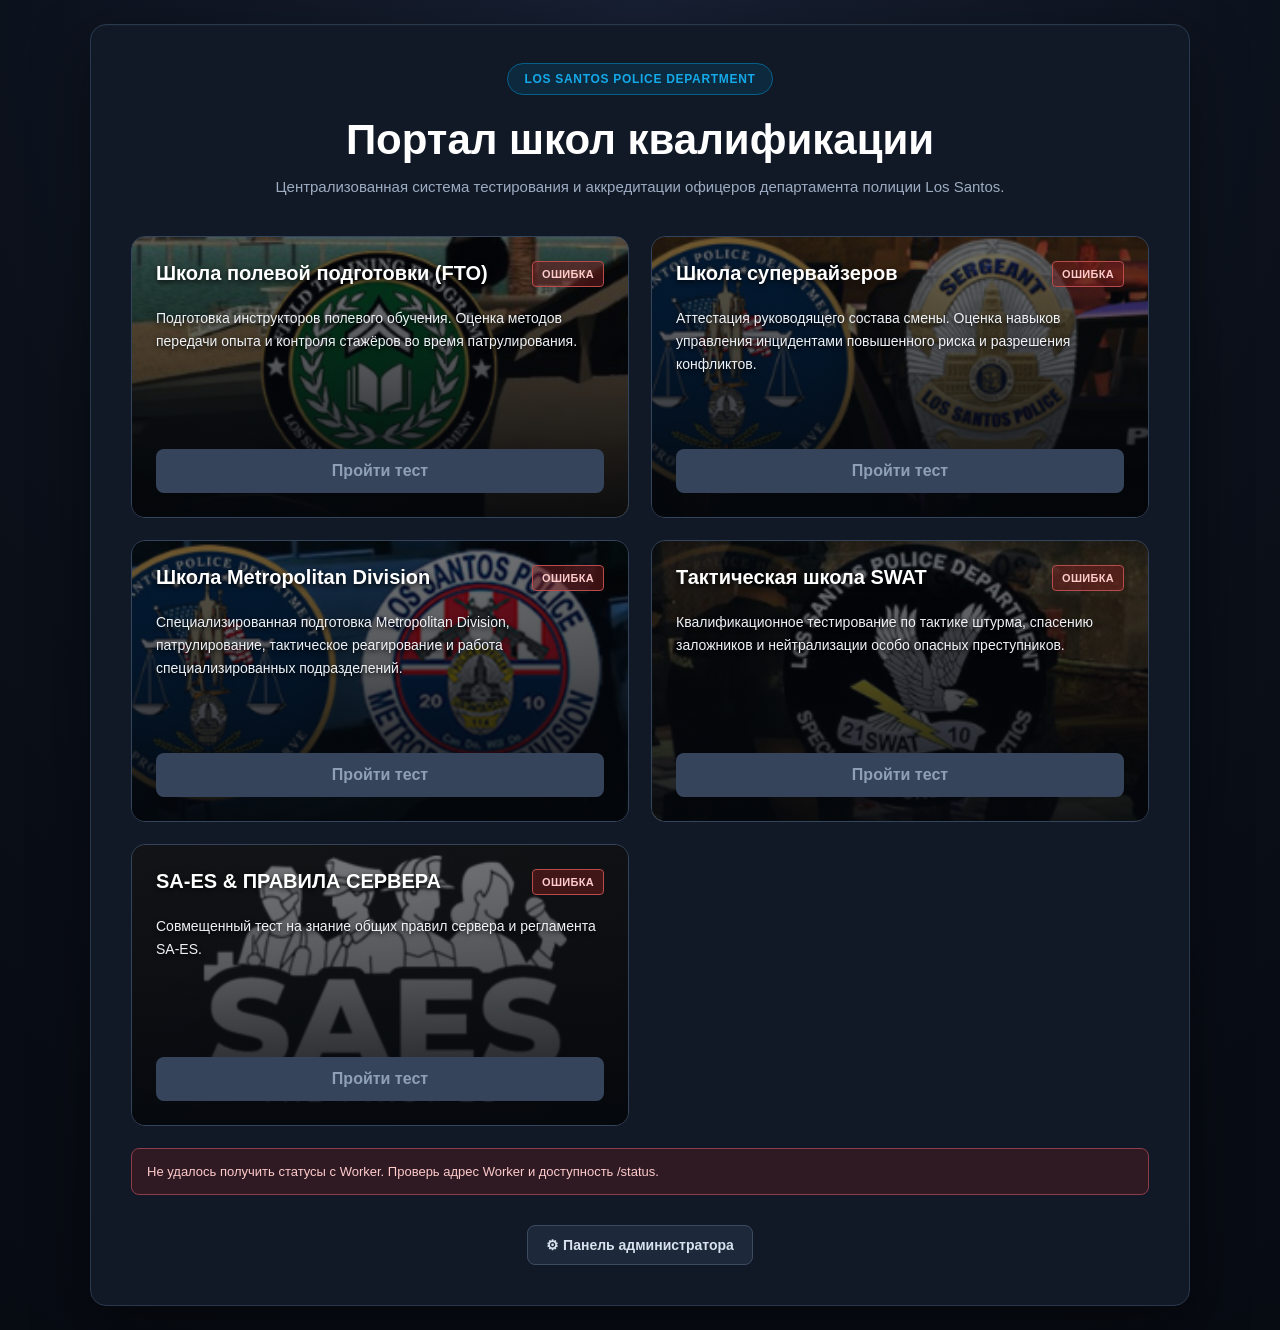
==== index.html @ 4d60c51d "Update index.html" ====
<!DOCTYPE html>
<html lang="ru">
<head>
    <link rel="icon" type="image/png" href="/favicon.png">
    <meta charset="UTF-8">
    <meta name="viewport" content="width=device-width, initial-scale=1.0">

    <title>LSPD — Портал школ квалификации</title>

    <style>
        * {
            box-sizing: border-box;
        }

        html {
            min-height: 100%;
        }

        body {
            margin: 0;
            min-height: 100vh;
            background:
                radial-gradient(circle at top, #172033 0%, #0b101a 48%, #070b12 100%);
            color: #f4f7fb;
            font-family: Arial, Helvetica, sans-serif;
        }

        button,
        input {
            font: inherit;
        }

        button {
            cursor: pointer;
        }

        .page {
            width: min(1100px, calc(100% - 32px));
            margin: 24px auto;
            padding: 38px 40px 40px;

            background: #111927;
            border: 1px solid #29384d;
            border-radius: 16px;

            box-shadow:
                0 20px 60px rgba(0, 0, 0, 0.45),
                inset 0 1px 0 rgba(255,255,255,0.02);
        }

        /* =========================
           HEADER
        ========================= */

        header {
            text-align: center;
            margin-bottom: 36px;
        }

        .department {
            display: inline-block;
            padding: 8px 16px;

            color: #14a9e9;
            background: #0d293d;

            border: 1px solid #075f89;
            border-radius: 999px;

            font-size: 12px;
            font-weight: 700;
            letter-spacing: 0.7px;
            text-transform: uppercase;

            margin-bottom: 22px;
        }

        h1 {
            margin: 0 0 12px;

            font-size: clamp(30px, 4vw, 42px);
            line-height: 1.1;
            font-weight: 800;

            color: #ffffff;
        }

        .subtitle {
            margin: 0 auto;

            max-width: 760px;

            color: #9eacc1;
            font-size: 15px;
            line-height: 1.65;
        }

        /* =========================
           SCHOOLS
        ========================= */

        .schools {
            display: grid;
            grid-template-columns: repeat(2, minmax(0, 1fr));
            gap: 22px;
        }

        .school {
            position: relative;
            min-height: 280px;

            overflow: hidden;

            border: 1px solid #34445b;
            border-radius: 14px;

            background-color: #101722;
            background-position: center;
            background-size: cover;
            background-repeat: no-repeat;

            isolation: isolate;

            transition:
                transform 0.2s ease,
                border-color 0.2s ease,
                box-shadow 0.2s ease;
        }

        .school::before {
            content: "";
            position: absolute;
            inset: 0;
            z-index: -2;

            background:
                linear-gradient(
                    180deg,
                    rgba(4, 8, 14, 0.48) 0%,
                    rgba(4, 8, 14, 0.62) 45%,
                    rgba(4, 8, 14, 0.92) 100%
                );
        }

        .school::after {
            content: "";
            position: absolute;
            inset: 0;
            z-index: -1;

            background: linear-gradient(
                135deg,
                rgba(0, 0, 0, 0.08),
                rgba(0, 0, 0, 0.25)
            );
        }

        .school:hover {
            transform: translateY(-2px);
            border-color: #087bb4;

            box-shadow:
                0 12px 30px rgba(0, 0, 0, 0.3);
        }

        .school-content {
            min-height: 280px;

            padding: 24px;

            display: flex;
            flex-direction: column;
        }

        .school-top {
            display: flex;
            align-items: flex-start;
            justify-content: space-between;
            gap: 14px;
        }

        .school h2 {
            margin: 0;

            max-width: 75%;

            color: #ffffff;

            font-size: 20px;
            line-height: 1.25;
            font-weight: 800;

            text-shadow: 0 2px 5px rgba(0,0,0,0.8);
        }

        .status {
            flex-shrink: 0;

            padding: 6px 9px;

            border-radius: 4px;

            font-size: 11px;
            font-weight: 800;
            letter-spacing: 0.3px;

            text-transform: uppercase;
        }

        .status.loading {
            color: #86efac;
            background: rgba(22, 163, 74, 0.22);
            border: 1px solid rgba(34, 197, 94, 0.5);
        }

        .status.open {
            color: #86efac;
            background: rgba(22, 163, 74, 0.22);
            border: 1px solid rgba(34, 197, 94, 0.55);
        }

        .status.closed {
            color: #cbd5e1;
            background: rgba(71, 85, 105, 0.55);
            border: 1px solid #64748b;
        }

        .status.error {
            color: #fecaca;
            background: rgba(127, 29, 29, 0.45);
            border: 1px solid #b84c4c;
        }

        .description {
            margin: 20px 0 22px;

            color: #eef2f7;

            font-size: 14px;
            line-height: 1.65;

            text-shadow: 0 2px 4px rgba(0,0,0,0.8);
        }

        .test-button {
            width: 100%;
            min-height: 44px;

            margin-top: auto;

            border: 0;
            border-radius: 8px;

            color: #ffffff;
            background: #0b8dcc;

            font-weight: 700;

            transition:
                background 0.2s ease,
                transform 0.15s ease;
        }

        .test-button:hover:not(:disabled) {
            background: #0aa0e7;
            transform: translateY(-1px);
        }

        .test-button:disabled {
            cursor: not-allowed;

            color: #8fa0b5;
            background: #35445a;
        }

        /* =========================
           EXACT BANNERS
        ========================= */

        .school-fto {
            background-image: url("img/fto.jpg");
        }

        .school-supervisor {
            background-image: url("img/supervisor.jpg");
        }

        .school-metro {
            background-image: url("img/metro.jpg");
        }

        .school-swat {
            background-image: url("img/swat.jpg");
        }

        .school-saes {
            background-image: url("img/saes.jpg");
        }
    
        /* =========================
           ADMIN BUTTON
        ========================= */

        .admin-wrapper {
            display: flex;
            justify-content: center;

            margin-top: 30px;
        }

        .admin-button {
            padding: 11px 18px;

            color: #d8e1ed;
            background: #1d293a;

            border: 1px solid #3b4b62;
            border-radius: 8px;

            font-size: 14px;
            font-weight: 700;
        }

        .admin-button:hover {
            background: #26354a;
            border-color: #526782;
        }

        /* =========================
           GLOBAL ERROR
        ========================= */

        .global-error {
            display: none;

            margin-top: 22px;
            padding: 13px 15px;

            color: #fecaca;
            background: rgba(127, 29, 29, 0.28);

            border: 1px solid #8f3c49;
            border-radius: 8px;

            font-size: 13px;
            line-height: 1.5;
        }

        .global-error.show {
            display: block;
        }

        /* =========================
           MODAL
        ========================= */

        .modal-backdrop {
            position: fixed;
            inset: 0;

            display: none;
            align-items: center;
            justify-content: center;

            padding: 20px;

            background: rgba(0, 0, 0, 0.78);

            z-index: 1000;
        }

        .modal-backdrop.show {
            display: flex;
        }

        .modal {
            width: min(540px, 100%);

            padding: 26px;

            background: #111927;

            border: 1px solid #3a4b63;
            border-radius: 14px;

            box-shadow: 0 25px 80px rgba(0,0,0,0.65);
        }

        .modal-header {
            display: flex;
            align-items: center;
            justify-content: space-between;

            gap: 15px;

            margin-bottom: 24px;
        }

        .modal-header h3 {
            margin: 0;

            font-size: 21px;
            color: #ffffff;
        }

        .close-button {
            width: 32px;
            height: 32px;

            border: 0;
            background: transparent;

            color: #9baabd;

            font-size: 25px;
            line-height: 1;
        }

        .close-button:hover {
            color: #ffffff;
        }

        .field-label {
            display: block;

            margin-bottom: 8px;

            color: #c4cfdd;

            font-size: 14px;
            font-weight: 700;
        }

        .password-input {
            width: 100%;
            height: 46px;

            padding: 0 13px;

            color: #ffffff;
            background: #0d1625;

            border: 1px solid #3a4b63;
            border-radius: 7px;

            outline: none;
        }

        .password-input:focus {
            border-color: #0b8dcc;
            box-shadow: 0 0 0 2px rgba(11, 141, 204, 0.15);
        }

        .modal-buttons {
            display: grid;
            grid-template-columns: 1fr 1fr;

            gap: 10px;

            margin-top: 18px;
        }

        .modal-button {
            height: 45px;

            border: 0;
            border-radius: 7px;

            font-weight: 700;
        }

        .cancel-button {
            color: #ffffff;
            background: #35445a;
        }

        .cancel-button:hover {
            background: #41536c;
        }

        .login-button,
        .save-button {
            color: #ffffff;
            background: #0b8dcc;
        }

        .login-button:hover,
        .save-button:hover {
            background: #0aa0e7;
        }

        .login-button:disabled,
        .save-button:disabled {
            opacity: 0.65;
            cursor: wait;
        }

        .modal-message {
            display: none;

            margin-top: 12px;
            padding: 11px 12px;

            border-radius: 7px;

            font-size: 13px;
            line-height: 1.45;
        }

        .modal-message.show {
            display: block;
        }

        .modal-message.error {
            color: #fecaca;
            background: rgba(127, 29, 29, 0.28);
            border: 1px solid #8f3c49;
        }

        .modal-message.success {
            color: #a7f3d0;
            background: rgba(6, 95, 70, 0.28);
            border: 1px solid #168267;
        }

        .admin-panel {
            display: none;
        }

        .admin-panel.show {
            display: block;
        }

        .admin-description {
            margin: 0 0 18px;

            color: #9eacc1;

            font-size: 14px;
            line-height: 1.5;
        }

        .school-control {
            display: flex;
            align-items: center;
            justify-content: space-between;

            gap: 15px;

            padding: 15px;
            margin-bottom: 10px;

            background: #1e2b3f;

            border: 1px solid #394b63;
            border-radius: 8px;
        }

        .control-name {
            font-size: 14px;
            font-weight: 800;
            color: #ffffff;
        }

        .control-description {
            margin-top: 4px;

            color: #77879c;

            font-size: 12px;
        }

        /* =========================
           SWITCH
        ========================= */

        .switch {
            position: relative;

            flex-shrink: 0;

            width: 48px;
            height: 28px;
        }

        .switch input {
            position: absolute;

            opacity: 0;
            width: 0;
            height: 0;
        }

        .slider {
            position: absolute;
            inset: 0;

            cursor: pointer;

            background: #4b5c72;

            border-radius: 999px;

            transition: background 0.2s ease;
        }

        .slider::before {
            content: "";

            position: absolute;

            width: 22px;
            height: 22px;

            left: 3px;
            top: 3px;

            background: #ffffff;

            border-radius: 50%;

            transition: transform 0.2s ease;
        }

        .switch input:checked + .slider {
            background: #16a34a;
        }

        .switch input:checked + .slider::before {
            transform: translateX(20px);
        }

        .admin-actions {
            display: grid;
            grid-template-columns: 1fr;

            gap: 10px;

            margin-top: 18px;
        }

        .admin-note {
            margin-top: 14px;

            padding: 10px 12px;

            color: #86efac;
            background: rgba(6, 95, 70, 0.25);

            border: 1px solid #126a52;
            border-radius: 7px;

            font-size: 12px;
            line-height: 1.45;
        }

        /* =========================
           RESPONSIVE
        ========================= */

        @media (max-width: 760px) {
            .page {
                width: calc(100% - 18px);
                margin: 9px auto;
                padding: 28px 16px 28px;
            }

            .schools {
                grid-template-columns: 1fr;
            }

            .school,
            .school-content {
                min-height: 270px;
            }

            .modal {
                padding: 20px;
            }

            .modal-buttons {
                grid-template-columns: 1fr;
            }
        }
    </style>
</head>

<body>

<div class="page">

    <header>
        <div class="department">
            LOS SANTOS POLICE DEPARTMENT
        </div>

        <h1>Портал школ квалификации</h1>

        <p class="subtitle">
            Централизованная система тестирования и аккредитации офицеров департамента полиции Los Santos.
        </p>
    </header>

    <main class="schools">

        <!-- FTO -->
        <article class="school school-fto">

            <div class="school-content">

                <div class="school-top">

                    <h2>
                        Школа полевой подготовки (FTO)
                    </h2>

                    <span
                        class="status loading"
                        id="status-fto"
                    >
                        ЗАГРУЗКА
                    </span>

                </div>

                <p class="description">
                    Подготовка инструкторов полевого обучения. Оценка методов передачи опыта и контроля стажёров во время патрулирования.
                </p>

                <button
                    class="test-button"
                    id="button-fto"
                    type="button"
                    disabled
                    onclick="openSchool('fto.html')"
                >
                    Пройти тест
                </button>

            </div>

        </article>

        <!-- SUPERVISOR -->
        <article class="school school-supervisor">

            <div class="school-content">

                <div class="school-top">

                    <h2>
                        Школа супервайзеров
                    </h2>

                    <span
                        class="status loading"
                        id="status-supervisor"
                    >
                        ЗАГРУЗКА
                    </span>

                </div>

                <p class="description">
                    Аттестация руководящего состава смены. Оценка навыков управления инцидентами повышенного риска и разрешения конфликтов.
                </p>

                <button
                    class="test-button"
                    id="button-supervisor"
                    type="button"
                    disabled
                    onclick="openSchool('supervisorschool.html')"
                >
                    Пройти тест
                </button>

            </div>

        </article>

        <!-- METRO -->
        <article class="school school-metro">

            <div class="school-content">

                <div class="school-top">

                    <h2>
                        Школа Metropolitan Division
                    </h2>

                    <span
                        class="status loading"
                        id="status-metro"
                    >
                        ЗАГРУЗКА
                    </span>

                </div>

                <p class="description">
                    Специализированная подготовка Metropolitan Division, патрулирование, тактическое реагирование и работа специализированных подразделений.
                </p>

                <button
                    class="test-button"
                    id="button-metro"
                    type="button"
                    disabled
                    onclick="openSchool('metroofficerschool.html')"
                >
                    Пройти тест
                </button>

            </div>

        </article>

        <!-- SWAT -->
        <article class="school school-swat">

            <div class="school-content">

                <div class="school-top">

                    <h2>
                        Тактическая школа SWAT
                    </h2>

                    <span
                        class="status loading"
                        id="status-swat"
                    >
                        ЗАГРУЗКА
                    </span>

                </div>

                <p class="description">
                    Квалификационное тестирование по тактике штурма, спасению заложников и нейтрализации особо опасных преступников.
                </p>

                <button
                    class="test-button"
                    id="button-swat"
                    type="button"
                    disabled
                    onclick="openSchool('swatschool.html')"
                >
                    Пройти тест
                </button>

            </div>

        </article>

        <!-- SAES -->
        <article class="school school-saes">
            <div class="school-content">
                <div class="school-top">
                    <h2>SA-ES &amp; ПРАВИЛА СЕРВЕРА</h2>
                    <span class="status loading" id="status-saes">ЗАГРУЗКА</span>
                </div>
                <p class="description">
                    Совмещенный тест на знание общих правил сервера и регламента SA-ES.
                </p>
                <button
                    class="test-button"
                    id="button-saes"
                    type="button"
                    disabled
                    onclick="openSchool('saesschool.html')"
                >
                    Пройти тест
                </button>
            </div>
        </article>

    </main>

    <div
        id="global-error"
        class="global-error"
    ></div>

    <div class="admin-wrapper">

        <button
            class="admin-button"
            type="button"
            onclick="openAdminLogin()"
        >
            ⚙ Панель администратора
        </button>

    </div>

</div>

<!-- =========================================================
     ADMIN LOGIN MODAL
========================================================= -->

<div
    id="admin-modal"
    class="modal-backdrop"
>

    <div class="modal">

        <div class="modal-header">

            <h3>Панель администратора</h3>

            <button
                class="close-button"
                type="button"
                onclick="closeAdminModal()"
            >
                ×
            </button>

        </div>

        <!-- LOGIN -->

        <div id="login-view">

            <label
                class="field-label"
                for="admin-password"
            >
                Пароль администратора
            </label>

            <input
                id="admin-password"
                class="password-input"
                type="password"
                autocomplete="off"
                placeholder="Введите пароль"
            >

            <div class="modal-buttons">

                <button
                    class="modal-button cancel-button"
                    type="button"
                    onclick="closeAdminModal()"
                >
                    Отмена
                </button>

                <button
                    id="login-button"
                    class="modal-button login-button"
                    type="button"
                    onclick="loginAdmin()"
                >
                    Войти
                </button>

            </div>

            <div
                id="login-message"
                class="modal-message"
            ></div>

        </div>

        <!-- ADMIN PANEL -->

        <div
            id="admin-view"
            class="admin-panel"
        >

            <p class="admin-description">
                Управление доступностью тестирования:
            </p>

            <!-- FTO -->

            <div class="school-control">

                <div>
                    <div class="control-name">
                        FTO
                    </div>

                    <div class="control-description">
                        Школа полевой подготовки
                    </div>
                </div>

                <label class="switch">

                    <input
                        type="checkbox"
                        id="admin-fto"
                    >

                    <span class="slider"></span>

                </label>

            </div>

            <!-- SUPERVISOR -->

            <div class="school-control">

                <div>
                    <div class="control-name">
                        Supervisor
                    </div>

                    <div class="control-description">
                        Школа супервайзеров
                    </div>
                </div>

                <label class="switch">

                    <input
                        type="checkbox"
                        id="admin-supervisor"
                    >

                    <span class="slider"></span>

                </label>

            </div>

            <!-- METRO -->

            <div class="school-control">

                <div>
                    <div class="control-name">
                        Metropolitan Division
                    </div>

                    <div class="control-description">
                        Metropolitan Division
                    </div>
                </div>

                <label class="switch">

                    <input
                        type="checkbox"
                        id="admin-metro"
                    >

                    <span class="slider"></span>

                </label>

            </div>

            <!-- SWAT -->

            <div class="school-control">

                <div>
                    <div class="control-name">
                        SWAT
                    </div>

                    <div class="control-description">
                        Тактическая школа
                    </div>
                </div>

                <label class="switch">

                    <input
                        type="checkbox"
                        id="admin-swat"
                    >

                    <span class="slider"></span>

                </label>

            </div>

            <!-- SAES -->

            <div class="school-control">
                <div>
                    <div class="control-name">SA-ES</div>
                    <div class="control-description">SA-ES &amp; Server Rules School</div>
                </div>
                <label class="switch">
                    <input type="checkbox" id="admin-saes">
                    <span class="slider"></span>
                </label>
            </div>

            <div class="admin-actions">

                <button
                    id="save-button"
                    class="modal-button save-button"
                    type="button"
                    onclick="saveStatuses()"
                >
                    Сохранить
                </button>

                <button
                    class="modal-button cancel-button"
                    type="button"
                    onclick="closeAdminModal()"
                >
                    Закрыть
                </button>

            </div>

            <div
                id="admin-message"
                class="modal-message"
            ></div>

            <div class="admin-note">
                Статусы сохраняются через Worker и применяются для всех пользователей.
            </div>

        </div>

    </div>

</div>

<script>
    /* =========================================================
       CONFIG
    ========================================================= */

    const API_URL =
        "https://lspd-school-api.bobadventure.workers.dev";


    /* =========================================================
       SCHOOL DATA
    ========================================================= */

    const SCHOOLS = {

        fto: {
            button: "button-fto",
            status: "status-fto",
            page: "fto.html"
        },

        supervisor: {
            button: "button-supervisor",
            status: "status-supervisor",
            page: "supervisorschool.html"
        },

        metro: {
            button: "button-metro",
            status: "status-metro",
            page: "metroofficerschool.html"
        },

        swat: {
            button: "button-swat",
            status: "status-swat",
            page: "swatschool.html"
        },

        saes: {
            button: "button-saes",
            status: "status-saes",
            page: "saesschool.html"
        }

    };


    /* =========================================================
       ADMIN PASSWORD
    ========================================================= */

    let adminPassword = "";


    /* =========================================================
       HELPERS
    ========================================================= */

    function setGlobalError(message) {

        const box =
            document.getElementById("global-error");

        box.textContent = message;
        box.classList.add("show");
    }


    function clearGlobalError() {

        const box =
            document.getElementById("global-error");

        box.textContent = "";
        box.classList.remove("show");
    }


    function setModalMessage(
        elementId,
        message,
        type
    ) {

        const box =
            document.getElementById(elementId);

        box.textContent = message;

        box.className =
            "modal-message show " + type;
    }


    function clearModalMessage(elementId) {

        const box =
            document.getElementById(elementId);

        box.textContent = "";
        box.className = "modal-message";
    }


    /* =========================================================
       UPDATE SCHOOL UI
    ========================================================= */

    function updateSchoolUI(statuses) {

        for (const key of Object.keys(SCHOOLS)) {

            const school =
                SCHOOLS[key];

            const statusElement =
                document.getElementById(
                    school.status
                );

            const buttonElement =
                document.getElementById(
                    school.button
                );

            const isOpen =
                statuses[key] === true;


            statusElement.classList.remove(
                "loading",
                "open",
                "closed",
                "error"
            );


            if (isOpen) {

                statusElement.textContent =
                    "ОТКРЫТО";

                statusElement.classList.add(
                    "open"
                );

                buttonElement.disabled =
                    false;

            } else {

                statusElement.textContent =
                    "ЗАКРЫТО";

                statusElement.classList.add(
                    "closed"
                );

                buttonElement.disabled =
                    true;
            }
        }
    }


    /* =========================================================
       ERROR UI
    ========================================================= */

    function showAllErrors() {

        for (const key of Object.keys(SCHOOLS)) {

            const school =
                SCHOOLS[key];

            const statusElement =
                document.getElementById(
                    school.status
                );

            const buttonElement =
                document.getElementById(
                    school.button
                );

            statusElement.textContent =
                "ОШИБКА";

            statusElement.classList.remove(
                "loading",
                "open",
                "closed"
            );

            statusElement.classList.add(
                "error"
            );

            buttonElement.disabled =
                true;
        }
    }


    /* =========================================================
       GET STATUS FROM WORKER
    ========================================================= */

    async function loadStatuses() {

        clearGlobalError();

        try {

            const response =
                await fetch(
                    API_URL + "/status",
                    {
                        method: "GET",
                        cache: "no-store",
                        headers: {
                            "Accept":
                                "application/json"
                        }
                    }
                );


            if (!response.ok) {

                throw new Error(
                    "Worker вернул HTTP " +
                    response.status
                );
            }


            const data =
                await response.json();


            if (
                !data ||
                data.success !== true ||
                !data.statuses
            ) {

                throw new Error(
                    data?.error ||
                    "Worker вернул неправильный ответ."
                );
            }


            updateSchoolUI(
                data.statuses
            );


        } catch (error) {

            console.error(
                "Ошибка загрузки статусов:",
                error
            );

            showAllErrors();

            setGlobalError(
                "Не удалось получить статусы с Worker. " +
                "Проверь адрес Worker и доступность /status."
            );
        }
    }


    /* =========================================================
       OPEN SCHOOL
    ========================================================= */

    function openSchool(page) {

        window.location.href =
            page;
    }


    /* =========================================================
       ADMIN MODAL
    ========================================================= */

    function openAdminLogin() {

        const modal =
            document.getElementById(
                "admin-modal"
            );

        const loginView =
            document.getElementById(
                "login-view"
            );

        const adminView =
            document.getElementById(
                "admin-view"
            );


        modal.classList.add("show");

        loginView.style.display =
            "block";

        adminView.classList.remove(
            "show"
        );

        adminPassword = "";


        document.getElementById(
            "admin-password"
        ).value = "";


        clearModalMessage(
            "login-message"
        );

        clearModalMessage(
            "admin-message"
        );


        setTimeout(() => {

            document
                .getElementById(
                    "admin-password"
                )
                .focus();

        }, 50);
    }


    function closeAdminModal() {

        document
            .getElementById(
                "admin-modal"
            )
            .classList.remove(
                "show"
            );

        adminPassword = "";
    }


    /* =========================================================
       LOGIN
    ========================================================= */

    async function loginAdmin() {

        const passwordInput =
            document.getElementById(
                "admin-password"
            );

        const loginButton =
            document.getElementById(
                "login-button"
            );


        const password =
            passwordInput.value;


        if (!password) {

            setModalMessage(
                "login-message",
                "Введите пароль администратора.",
                "error"
            );

            return;
        }


        /*
         * Worker проверяет пароль через X-Admin-Password.
         *
         * Чтобы не менять реальные статусы,
         * сначала получаем текущие статусы,
         * затем отправляем их обратно через PUT.
         *
         * Если пароль неправильный — Worker вернёт 401/403.
         * Если правильный — Worker сохранит те же самые статусы.
         */

        loginButton.disabled = true;

        loginButton.textContent =
            "Проверка...";

        clearModalMessage(
            "login-message"
        );


        try {

            /*
             * Сначала получаем актуальные статусы.
             */

            const getResponse =
                await fetch(
                    API_URL + "/status",
                    {
                        method: "GET",
                        cache: "no-store",
                        headers: {
                            "Accept":
                                "application/json"
                        }
                    }
                );


            if (!getResponse.ok) {

                throw new Error(
                    "GET /status: HTTP " +
                    getResponse.status
                );
            }


            const current =
                await getResponse.json();


            if (
                !current ||
                current.success !== true ||
                !current.statuses
            ) {

                throw new Error(
                    current?.error ||
                    "Worker не вернул текущие статусы."
                );
            }


            /*
             * Теперь проверяем пароль.
             *
             * Передаём ровно текущие статусы,
             * поэтому при правильном пароле
             * данные не изменятся.
             */

            const putResponse =
                await fetch(
                    API_URL + "/status",
                    {
                        method: "PUT",
                        headers: {
                            "Content-Type":
                                "application/json",

                            "Accept":
                                "application/json",

                            "X-Admin-Password":
                                password
                        },

                        body: JSON.stringify({
                            statuses:
                                current.statuses
                        })
                    }
                );


            let result = null;

            try {

                result =
                    await putResponse.json();

            } catch {

                result = null;
            }


            /*
             * Неправильный пароль.
             */

            if (
                putResponse.status === 401 ||
                putResponse.status === 403
            ) {

                setModalMessage(
                    "login-message",
                    result?.error ||
                    "Неверный пароль администратора.",
                    "error"
                );

                return;
            }


            if (!putResponse.ok) {

                throw new Error(
                    result?.error ||
                    "Worker отклонил запрос."
                );
            }


            if (
                !result ||
                result.success !== true
            ) {

                throw new Error(
                    result?.error ||
                    "Worker вернул неправильный ответ."
                );
            }


            /*
             * Пароль подтверждён.
             */

            adminPassword =
                password;


            document.getElementById(
                "login-view"
            ).style.display =
                "none";


            document.getElementById(
                "admin-view"
            ).classList.add(
                "show"
            );


            fillAdminControls(
                result.statuses ||
                current.statuses
            );


            setModalMessage(
                "admin-message",
                "Доступ разрешён.",
                "success"
            );


        } catch (error) {

            console.error(
                "Ошибка входа администратора:",
                error
            );


            /*
             * Не показываем ложное
             * "неверный пароль", если проблема
             * на самом деле в сети/CORS/Worker.
             */

            setModalMessage(
                "login-message",
                "Не удалось связаться с Worker. " +
                "Проверь адрес Worker, CORS и настройки Cloudflare.",
                "error"
            );


        } finally {

            loginButton.disabled =
                false;

            loginButton.textContent =
                "Войти";
        }
    }


    /* =========================================================
       FILL ADMIN CONTROLS
    ========================================================= */

    function fillAdminControls(statuses) {

        document.getElementById(
            "admin-fto"
        ).checked =
            statuses.fto === true;


        document.getElementById(
            "admin-supervisor"
        ).checked =
            statuses.supervisor === true;


        document.getElementById(
            "admin-metro"
        ).checked =
            statuses.metro === true;


        document.getElementById(
            "admin-swat"
        ).checked =
            statuses.swat === true;


        document.getElementById(
            "admin-saes"
        ).checked =
            statuses.saes === true;
    }


    /* =========================================================
       SAVE STATUSES
    ========================================================= */

    async function saveStatuses() {

        if (!adminPassword) {

            setModalMessage(
                "admin-message",
                "Сессия администратора не подтверждена.",
                "error"
            );

            return;
        }


        const saveButton =
            document.getElementById(
                "save-button"
            );


        const statuses = {

            fto:
                document.getElementById(
                    "admin-fto"
                ).checked,

            supervisor:
                document.getElementById(
                    "admin-supervisor"
                ).checked,

            metro:
                document.getElementById(
                    "admin-metro"
                ).checked,

            swat:
                document.getElementById(
                    "admin-swat"
                ).checked,

            saes:
                document.getElementById(
                    "admin-saes"
                ).checked
        };


        saveButton.disabled =
            true;

        saveButton.textContent =
            "Сохранение...";


        clearModalMessage(
            "admin-message"
        );


        try {

            const response =
                await fetch(
                    API_URL + "/status",
                    {
                        method: "PUT",

                        headers: {
                            "Content-Type":
                                "application/json",

                            "Accept":
                                "application/json",

                            "X-Admin-Password":
                                adminPassword
                        },

                        body: JSON.stringify({
                            statuses:
                                statuses
                        })
                    }
                );


            let data = null;

            try {

                data =
                    await response.json();

            } catch {

                data = null;
            }


            if (
                response.status === 401 ||
                response.status === 403
            ) {

                adminPassword = "";

                document.getElementById(
                    "admin-view"
                ).classList.remove(
                    "show"
                );

                document.getElementById(
                    "login-view"
                ).style.display =
                    "block";


                setModalMessage(
                    "login-message",
                    data?.error ||
                    "Пароль администратора больше не принят.",
                    "error"
                );

                return;
            }


            if (!response.ok) {

                throw new Error(
                    data?.error ||
                    "Ошибка сохранения. HTTP " +
                    response.status
                );
            }


            if (
                !data ||
                data.success !== true
            ) {

                throw new Error(
                    data?.error ||
                    "Worker не подтвердил сохранение."
                );
            }


            /*
             * Используем ответ Worker,
             * а не локальные значения.
             */

            const savedStatuses =
                data.statuses ||
                statuses;


            fillAdminControls(
                savedStatuses
            );


            updateSchoolUI(
                savedStatuses
            );


            setModalMessage(
                "admin-message",
                "Статусы успешно сохранены.",
                "success"
            );


        } catch (error) {

            console.error(
                "Ошибка сохранения:",
                error
            );


            setModalMessage(
                "admin-message",
                "Не удалось сохранить статусы через Worker.",
                "error"
            );


        } finally {

            saveButton.disabled =
                false;

            saveButton.textContent =
                "Сохранить";
        }
    }


    /* =========================================================
       ENTER = LOGIN
    ========================================================= */

    document
        .getElementById(
            "admin-password"
        )
        .addEventListener(
            "keydown",
            function(event) {

                if (
                    event.key === "Enter"
                ) {

                    event.preventDefault();

                    loginAdmin();
                }
            }
        );


    /* =========================================================
       ESC = CLOSE MODAL
    ========================================================= */

    document.addEventListener(
        "keydown",
        function(event) {

            if (
                event.key === "Escape"
            ) {

                closeAdminModal();
            }
        }
    );


    /* =========================================================
       CLICK OUTSIDE MODAL
    ========================================================= */

    document
        .getElementById(
            "admin-modal"
        )
        .addEventListener(
            "click",
            function(event) {

                if (
                    event.target === this
                ) {

                    closeAdminModal();
                }
            }
        );


    /* =========================================================
       INITIAL LOAD
    ========================================================= */

    loadStatuses();

</script>

</body>
</html>
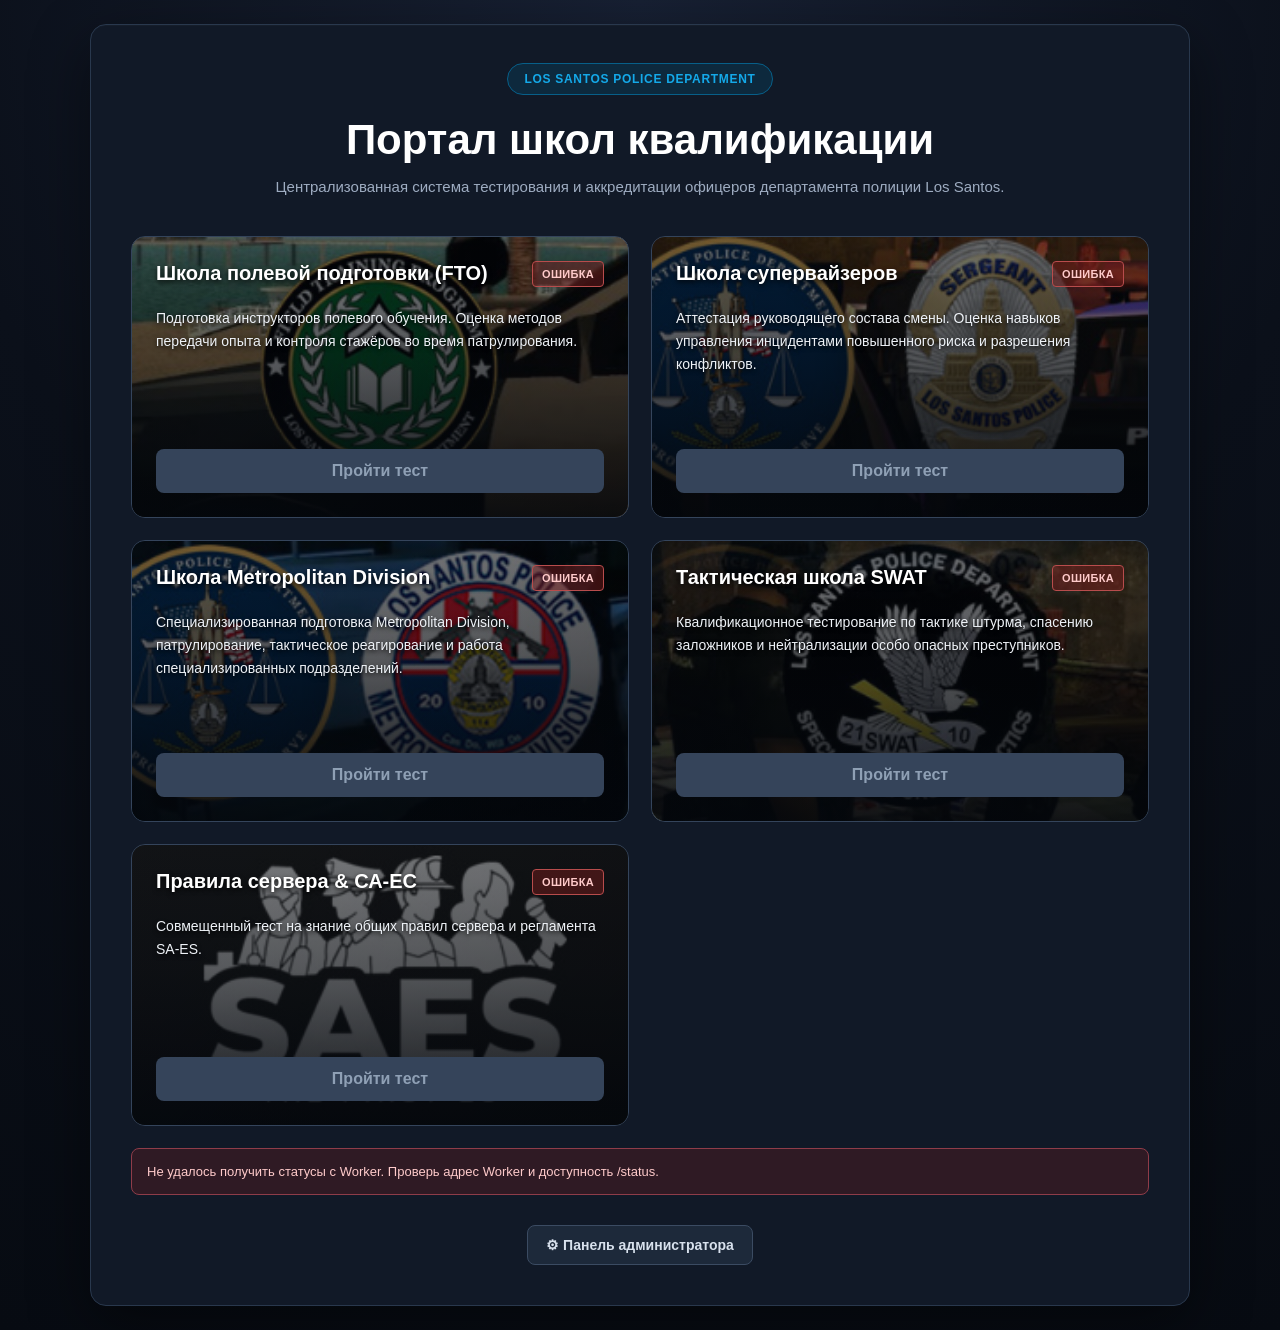
==== commit 25072558: "Update fmt.Println message from 'Hello' to 'Goodbye'" ====
--- a/index.html
+++ b/index.html
@@ -859,7 +859,7 @@
         <article class="school school-saes">
             <div class="school-content">
                 <div class="school-top">
-                    <h2>SA-ES &amp; ПРАВИЛА СЕРВЕРА</h2>
+                    <h2>Правила сервера &amp; СА-ЕС </h2>
                     <span class="status loading" id="status-saes">ЗАГРУЗКА</span>
                 </div>
                 <p class="description">
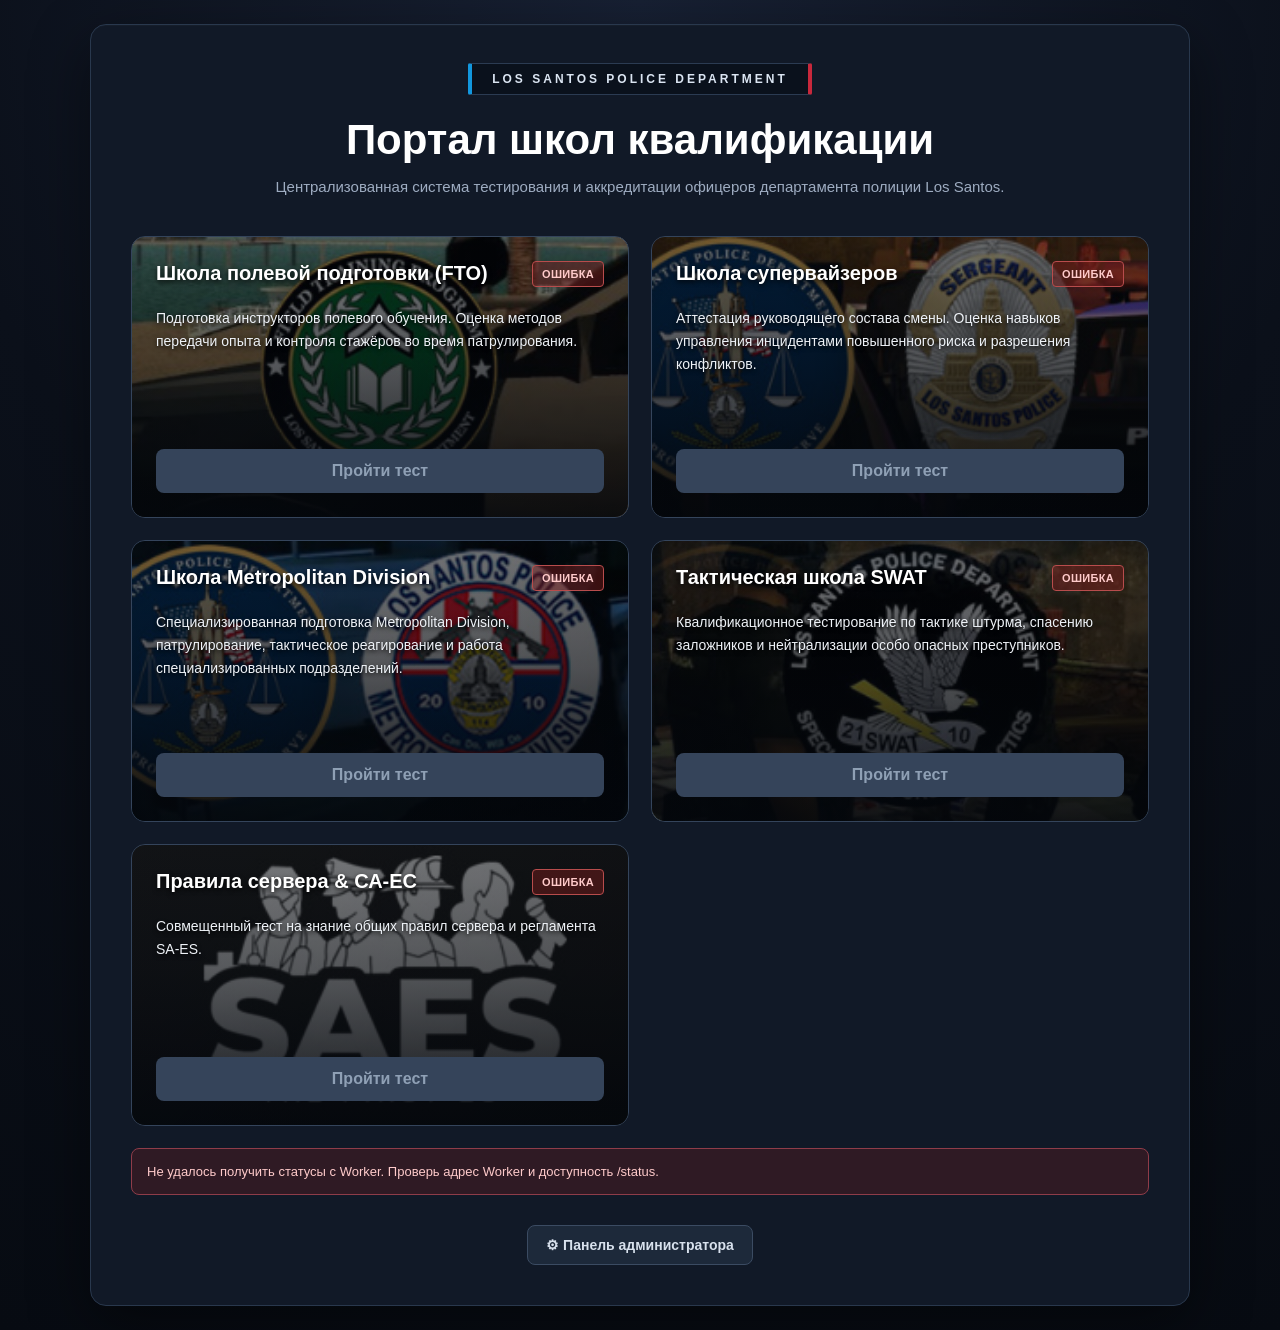
==== commit 9ddf1ff8: "Update index.html" ====
--- a/index.html
+++ b/index.html
@@ -35,6 +35,9 @@
         }
 
         .page {
+            position: relative;
+            z-index: 1;
+
             width: min(1100px, calc(100% - 32px));
             margin: 24px auto;
             padding: 38px 40px 40px;
@@ -49,6 +52,64 @@
         }
 
         /* =========================
+           CRUISER
+        ========================= */
+
+        .cruiser-lane {
+            position: fixed;
+            left: 0;
+            right: 0;
+            bottom: 0;
+            height: 110px;
+
+            overflow: hidden;
+            pointer-events: none;
+            z-index: 0;
+        }
+
+        .cruiser-track {
+            position: absolute;
+            left: 0;
+            bottom: 4px;
+
+            animation: cruiser-drive 28s linear infinite;
+        }
+
+        .cruiser {
+            display: block;
+            width: 220px;
+            height: auto;
+
+            animation: cruiser-flip 28s steps(1, end) infinite;
+        }
+
+        /* едет вправо, пауза за экраном, едет влево, пауза */
+        @keyframes cruiser-drive {
+            0%   { transform: translateX(-300px); }
+            45%  { transform: translateX(100vw); }
+            50%  { transform: translateX(100vw); }
+            95%  { transform: translateX(-300px); }
+            100% { transform: translateX(-300px); }
+        }
+
+        /* разворот происходит, пока машина за экраном */
+        @keyframes cruiser-flip {
+            0%   { transform: scaleX(1); }
+            50%  { transform: scaleX(-1); }
+        }
+
+        @media (prefers-reduced-motion: reduce) {
+            .cruiser-track,
+            .cruiser {
+                animation: none;
+            }
+
+            .cruiser-lane {
+                display: none;
+            }
+        }
+
+        /* =========================
            HEADER
         ========================= */
 
@@ -59,17 +120,19 @@
 
         .department {
             display: inline-block;
-            padding: 8px 16px;
-
-            color: #14a9e9;
-            background: #0d293d;
-
-            border: 1px solid #075f89;
-            border-radius: 999px;
+            padding: 8px 20px;
+
+            color: #dbe5f2;
+            background: #0a111c;
+
+            border: 1px solid #2b3b52;
+            border-left: 4px solid #1297de;
+            border-right: 4px solid #c8283c;
+            border-radius: 2px;
 
             font-size: 12px;
             font-weight: 700;
-            letter-spacing: 0.7px;
+            letter-spacing: 3px;
             text-transform: uppercase;
 
             margin-bottom: 22px;
@@ -296,7 +359,7 @@
         .school-saes {
             background-image: url("img/saes.jpg");
         }
-    
+
         /* =========================
            ADMIN BUTTON
         ========================= */
@@ -681,11 +744,22 @@
             .modal-buttons {
                 grid-template-columns: 1fr;
             }
+
+            .cruiser {
+                width: 150px;
+            }
         }
     </style>
 </head>
 
 <body>
+
+<!-- CRUISER (фон) -->
+<div class="cruiser-lane" aria-hidden="true">
+    <div class="cruiser-track">
+        <img class="cruiser" src="img/cruiser.gif" alt="">
+    </div>
+</div>
 
 <div class="page">
 
@@ -705,28 +779,14 @@
 
         <!-- FTO -->
         <article class="school school-fto">
-
             <div class="school-content">
-
                 <div class="school-top">
-
-                    <h2>
-                        Школа полевой подготовки (FTO)
-                    </h2>
-
-                    <span
-                        class="status loading"
-                        id="status-fto"
-                    >
-                        ЗАГРУЗКА
-                    </span>
-
+                    <h2>Школа полевой подготовки (FTO)</h2>
+                    <span class="status loading" id="status-fto">ЗАГРУЗКА</span>
                 </div>
-
                 <p class="description">
                     Подготовка инструкторов полевого обучения. Оценка методов передачи опыта и контроля стажёров во время патрулирования.
                 </p>
-
                 <button
                     class="test-button"
                     id="button-fto"
@@ -736,35 +796,19 @@
                 >
                     Пройти тест
                 </button>
-
             </div>
-
         </article>
 
         <!-- SUPERVISOR -->
         <article class="school school-supervisor">
-
             <div class="school-content">
-
                 <div class="school-top">
-
-                    <h2>
-                        Школа супервайзеров
-                    </h2>
-
-                    <span
-                        class="status loading"
-                        id="status-supervisor"
-                    >
-                        ЗАГРУЗКА
-                    </span>
-
+                    <h2>Школа супервайзеров</h2>
+                    <span class="status loading" id="status-supervisor">ЗАГРУЗКА</span>
                 </div>
-
                 <p class="description">
                     Аттестация руководящего состава смены. Оценка навыков управления инцидентами повышенного риска и разрешения конфликтов.
                 </p>
-
                 <button
                     class="test-button"
                     id="button-supervisor"
@@ -774,35 +818,19 @@
                 >
                     Пройти тест
                 </button>
-
             </div>
-
         </article>
 
         <!-- METRO -->
         <article class="school school-metro">
-
             <div class="school-content">
-
                 <div class="school-top">
-
-                    <h2>
-                        Школа Metropolitan Division
-                    </h2>
-
-                    <span
-                        class="status loading"
-                        id="status-metro"
-                    >
-                        ЗАГРУЗКА
-                    </span>
-
+                    <h2>Школа Metropolitan Division</h2>
+                    <span class="status loading" id="status-metro">ЗАГРУЗКА</span>
                 </div>
-
                 <p class="description">
                     Специализированная подготовка Metropolitan Division, патрулирование, тактическое реагирование и работа специализированных подразделений.
                 </p>
-
                 <button
                     class="test-button"
                     id="button-metro"
@@ -812,35 +840,19 @@
                 >
                     Пройти тест
                 </button>
-
             </div>
-
         </article>
 
         <!-- SWAT -->
         <article class="school school-swat">
-
             <div class="school-content">
-
                 <div class="school-top">
-
-                    <h2>
-                        Тактическая школа SWAT
-                    </h2>
-
-                    <span
-                        class="status loading"
-                        id="status-swat"
-                    >
-                        ЗАГРУЗКА
-                    </span>
-
+                    <h2>Тактическая школа SWAT</h2>
+                    <span class="status loading" id="status-swat">ЗАГРУЗКА</span>
                 </div>
-
                 <p class="description">
                     Квалификационное тестирование по тактике штурма, спасению заложников и нейтрализации особо опасных преступников.
                 </p>
-
                 <button
                     class="test-button"
                     id="button-swat"
@@ -850,9 +862,7 @@
                 >
                     Пройти тест
                 </button>
-
             </div>
-
         </article>
 
         <!-- SAES -->
@@ -879,21 +889,12 @@
 
     </main>
 
-    <div
-        id="global-error"
-        class="global-error"
-    ></div>
+    <div id="global-error" class="global-error"></div>
 
     <div class="admin-wrapper">
-
-        <button
-            class="admin-button"
-            type="button"
-            onclick="openAdminLogin()"
-        >
+        <button class="admin-button" type="button" onclick="openAdminLogin()">
             ⚙ Панель администратора
         </button>
-
     </div>
 
 </div>
@@ -902,35 +903,20 @@
      ADMIN LOGIN MODAL
 ========================================================= -->
 
-<div
-    id="admin-modal"
-    class="modal-backdrop"
->
+<div id="admin-modal" class="modal-backdrop">
 
     <div class="modal">
 
         <div class="modal-header">
-
             <h3>Панель администратора</h3>
-
-            <button
-                class="close-button"
-                type="button"
-                onclick="closeAdminModal()"
-            >
-                ×
-            </button>
-
+            <button class="close-button" type="button" onclick="closeAdminModal()">×</button>
         </div>
 
         <!-- LOGIN -->
 
         <div id="login-view">
 
-            <label
-                class="field-label"
-                for="admin-password"
-            >
+            <label class="field-label" for="admin-password">
                 Пароль администратора
             </label>
 
@@ -943,154 +929,76 @@
             >
 
             <div class="modal-buttons">
-
-                <button
-                    class="modal-button cancel-button"
-                    type="button"
-                    onclick="closeAdminModal()"
-                >
+                <button class="modal-button cancel-button" type="button" onclick="closeAdminModal()">
                     Отмена
                 </button>
 
-                <button
-                    id="login-button"
-                    class="modal-button login-button"
-                    type="button"
-                    onclick="loginAdmin()"
-                >
+                <button id="login-button" class="modal-button login-button" type="button" onclick="loginAdmin()">
                     Войти
                 </button>
-
             </div>
 
-            <div
-                id="login-message"
-                class="modal-message"
-            ></div>
+            <div id="login-message" class="modal-message"></div>
 
         </div>
 
         <!-- ADMIN PANEL -->
 
-        <div
-            id="admin-view"
-            class="admin-panel"
-        >
+        <div id="admin-view" class="admin-panel">
 
             <p class="admin-description">
                 Управление доступностью тестирования:
             </p>
 
             <!-- FTO -->
-
             <div class="school-control">
-
                 <div>
-                    <div class="control-name">
-                        FTO
-                    </div>
-
-                    <div class="control-description">
-                        Школа полевой подготовки
-                    </div>
+                    <div class="control-name">FTO</div>
+                    <div class="control-description">Школа полевой подготовки</div>
                 </div>
-
                 <label class="switch">
-
-                    <input
-                        type="checkbox"
-                        id="admin-fto"
-                    >
-
+                    <input type="checkbox" id="admin-fto">
                     <span class="slider"></span>
-
                 </label>
-
             </div>
 
             <!-- SUPERVISOR -->
-
             <div class="school-control">
-
                 <div>
-                    <div class="control-name">
-                        Supervisor
-                    </div>
-
-                    <div class="control-description">
-                        Школа супервайзеров
-                    </div>
+                    <div class="control-name">Supervisor</div>
+                    <div class="control-description">Школа супервайзеров</div>
                 </div>
-
                 <label class="switch">
-
-                    <input
-                        type="checkbox"
-                        id="admin-supervisor"
-                    >
-
+                    <input type="checkbox" id="admin-supervisor">
                     <span class="slider"></span>
-
                 </label>
-
             </div>
 
             <!-- METRO -->
-
             <div class="school-control">
-
                 <div>
-                    <div class="control-name">
-                        Metropolitan Division
-                    </div>
-
-                    <div class="control-description">
-                        Metropolitan Division
-                    </div>
+                    <div class="control-name">Metropolitan Division</div>
+                    <div class="control-description">Metropolitan Division</div>
                 </div>
-
                 <label class="switch">
-
-                    <input
-                        type="checkbox"
-                        id="admin-metro"
-                    >
-
+                    <input type="checkbox" id="admin-metro">
                     <span class="slider"></span>
-
                 </label>
-
             </div>
 
             <!-- SWAT -->
-
             <div class="school-control">
-
                 <div>
-                    <div class="control-name">
-                        SWAT
-                    </div>
-
-                    <div class="control-description">
-                        Тактическая школа
-                    </div>
+                    <div class="control-name">SWAT</div>
+                    <div class="control-description">Тактическая школа</div>
                 </div>
-
                 <label class="switch">
-
-                    <input
-                        type="checkbox"
-                        id="admin-swat"
-                    >
-
+                    <input type="checkbox" id="admin-swat">
                     <span class="slider"></span>
-
                 </label>
-
             </div>
 
             <!-- SAES -->
-
             <div class="school-control">
                 <div>
                     <div class="control-name">SA-ES</div>
@@ -1103,30 +1011,16 @@
             </div>
 
             <div class="admin-actions">
-
-                <button
-                    id="save-button"
-                    class="modal-button save-button"
-                    type="button"
-                    onclick="saveStatuses()"
-                >
+                <button id="save-button" class="modal-button save-button" type="button" onclick="saveStatuses()">
                     Сохранить
                 </button>
 
-                <button
-                    class="modal-button cancel-button"
-                    type="button"
-                    onclick="closeAdminModal()"
-                >
+                <button class="modal-button cancel-button" type="button" onclick="closeAdminModal()">
                     Закрыть
                 </button>
-
             </div>
 
-            <div
-                id="admin-message"
-                class="modal-message"
-            ></div>
+            <div id="admin-message" class="modal-message"></div>
 
             <div class="admin-note">
                 Статусы сохраняются через Worker и применяются для всех пользователей.
@@ -1198,46 +1092,28 @@
     ========================================================= */
 
     function setGlobalError(message) {
-
-        const box =
-            document.getElementById("global-error");
-
+        const box = document.getElementById("global-error");
         box.textContent = message;
         box.classList.add("show");
     }
 
 
     function clearGlobalError() {
-
-        const box =
-            document.getElementById("global-error");
-
+        const box = document.getElementById("global-error");
         box.textContent = "";
         box.classList.remove("show");
     }
 
 
-    function setModalMessage(
-        elementId,
-        message,
-        type
-    ) {
-
-        const box =
-            document.getElementById(elementId);
-
+    function setModalMessage(elementId, message, type) {
+        const box = document.getElementById(elementId);
         box.textContent = message;
-
-        box.className =
-            "modal-message show " + type;
+        box.className = "modal-message show " + type;
     }
 
 
     function clearModalMessage(elementId) {
-
-        const box =
-            document.getElementById(elementId);
-
+        const box = document.getElementById(elementId);
         box.textContent = "";
         box.className = "modal-message";
     }
@@ -1251,54 +1127,26 @@
 
         for (const key of Object.keys(SCHOOLS)) {
 
-            const school =
-                SCHOOLS[key];
-
-            const statusElement =
-                document.getElementById(
-                    school.status
-                );
-
-            const buttonElement =
-                document.getElementById(
-                    school.button
-                );
-
-            const isOpen =
-                statuses[key] === true;
-
-
-            statusElement.classList.remove(
-                "loading",
-                "open",
-                "closed",
-                "error"
-            );
-
+            const school = SCHOOLS[key];
+
+            const statusElement = document.getElementById(school.status);
+            const buttonElement = document.getElementById(school.button);
+
+            const isOpen = statuses[key] === true;
+
+            statusElement.classList.remove("loading", "open", "closed", "error");
 
             if (isOpen) {
 
-                statusElement.textContent =
-                    "ОТКРЫТО";
-
-                statusElement.classList.add(
-                    "open"
-                );
-
-                buttonElement.disabled =
-                    false;
+                statusElement.textContent = "ОТКРЫТО";
+                statusElement.classList.add("open");
+                buttonElement.disabled = false;
 
             } else {
 
-                statusElement.textContent =
-                    "ЗАКРЫТО";
-
-                statusElement.classList.add(
-                    "closed"
-                );
-
-                buttonElement.disabled =
-                    true;
+                statusElement.textContent = "ЗАКРЫТО";
+                statusElement.classList.add("closed");
+                buttonElement.disabled = true;
             }
         }
     }
@@ -1312,34 +1160,17 @@
 
         for (const key of Object.keys(SCHOOLS)) {
 
-            const school =
-                SCHOOLS[key];
-
-            const statusElement =
-                document.getElementById(
-                    school.status
-                );
-
-            const buttonElement =
-                document.getElementById(
-                    school.button
-                );
-
-            statusElement.textContent =
-                "ОШИБКА";
-
-            statusElement.classList.remove(
-                "loading",
-                "open",
-                "closed"
-            );
-
-            statusElement.classList.add(
-                "error"
-            );
-
-            buttonElement.disabled =
-                true;
+            const school = SCHOOLS[key];
+
+            const statusElement = document.getElementById(school.status);
+            const buttonElement = document.getElementById(school.button);
+
+            statusElement.textContent = "ОШИБКА";
+
+            statusElement.classList.remove("loading", "open", "closed");
+            statusElement.classList.add("error");
+
+            buttonElement.disabled = true;
         }
     }
 
@@ -1354,57 +1185,39 @@
 
         try {
 
-            const response =
-                await fetch(
-                    API_URL + "/status",
-                    {
-                        method: "GET",
-                        cache: "no-store",
-                        headers: {
-                            "Accept":
-                                "application/json"
-                        }
+            const response = await fetch(
+                API_URL + "/status",
+                {
+                    method: "GET",
+                    cache: "no-store",
+                    headers: {
+                        "Accept": "application/json"
                     }
-                );
-
+                }
+            );
 
             if (!response.ok) {
-
-                throw new Error(
-                    "Worker вернул HTTP " +
-                    response.status
-                );
-            }
-
-
-            const data =
-                await response.json();
-
+                throw new Error("Worker вернул HTTP " + response.status);
+            }
+
+            const data = await response.json();
 
             if (
                 !data ||
                 data.success !== true ||
                 !data.statuses
             ) {
-
                 throw new Error(
                     data?.error ||
                     "Worker вернул неправильный ответ."
                 );
             }
 
-
-            updateSchoolUI(
-                data.statuses
-            );
-
+            updateSchoolUI(data.statuses);
 
         } catch (error) {
 
-            console.error(
-                "Ошибка загрузки статусов:",
-                error
-            );
+            console.error("Ошибка загрузки статусов:", error);
 
             showAllErrors();
 
@@ -1421,9 +1234,7 @@
     ========================================================= */
 
     function openSchool(page) {
-
-        window.location.href =
-            page;
+        window.location.href = page;
     }
 
 
@@ -1433,70 +1244,30 @@
 
     function openAdminLogin() {
 
-        const modal =
-            document.getElementById(
-                "admin-modal"
-            );
-
-        const loginView =
-            document.getElementById(
-                "login-view"
-            );
-
-        const adminView =
-            document.getElementById(
-                "admin-view"
-            );
-
+        const modal = document.getElementById("admin-modal");
+        const loginView = document.getElementById("login-view");
+        const adminView = document.getElementById("admin-view");
 
         modal.classList.add("show");
 
-        loginView.style.display =
-            "block";
-
-        adminView.classList.remove(
-            "show"
-        );
+        loginView.style.display = "block";
+        adminView.classList.remove("show");
 
         adminPassword = "";
 
-
-        document.getElementById(
-            "admin-password"
-        ).value = "";
-
-
-        clearModalMessage(
-            "login-message"
-        );
-
-        clearModalMessage(
-            "admin-message"
-        );
-
+        document.getElementById("admin-password").value = "";
+
+        clearModalMessage("login-message");
+        clearModalMessage("admin-message");
 
         setTimeout(() => {
-
-            document
-                .getElementById(
-                    "admin-password"
-                )
-                .focus();
-
+            document.getElementById("admin-password").focus();
         }, 50);
     }
 
 
     function closeAdminModal() {
-
-        document
-            .getElementById(
-                "admin-modal"
-            )
-            .classList.remove(
-                "show"
-            );
-
+        document.getElementById("admin-modal").classList.remove("show");
         adminPassword = "";
     }
 
@@ -1507,20 +1278,10 @@
 
     async function loginAdmin() {
 
-        const passwordInput =
-            document.getElementById(
-                "admin-password"
-            );
-
-        const loginButton =
-            document.getElementById(
-                "login-button"
-            );
-
-
-        const password =
-            passwordInput.value;
-
+        const passwordInput = document.getElementById("admin-password");
+        const loginButton = document.getElementById("login-button");
+
+        const password = passwordInput.value;
 
         if (!password) {
 
@@ -1532,7 +1293,6 @@
 
             return;
         }
-
 
         /*
          * Worker проверяет пароль через X-Admin-Password.
@@ -1546,109 +1306,72 @@
          */
 
         loginButton.disabled = true;
-
-        loginButton.textContent =
-            "Проверка...";
-
-        clearModalMessage(
-            "login-message"
-        );
-
+        loginButton.textContent = "Проверка...";
+
+        clearModalMessage("login-message");
 
         try {
 
-            /*
-             * Сначала получаем актуальные статусы.
-             */
-
-            const getResponse =
-                await fetch(
-                    API_URL + "/status",
-                    {
-                        method: "GET",
-                        cache: "no-store",
-                        headers: {
-                            "Accept":
-                                "application/json"
-                        }
+            /* Сначала получаем актуальные статусы. */
+
+            const getResponse = await fetch(
+                API_URL + "/status",
+                {
+                    method: "GET",
+                    cache: "no-store",
+                    headers: {
+                        "Accept": "application/json"
                     }
-                );
-
+                }
+            );
 
             if (!getResponse.ok) {
-
-                throw new Error(
-                    "GET /status: HTTP " +
-                    getResponse.status
-                );
-            }
-
-
-            const current =
-                await getResponse.json();
-
+                throw new Error("GET /status: HTTP " + getResponse.status);
+            }
+
+            const current = await getResponse.json();
 
             if (
                 !current ||
                 current.success !== true ||
                 !current.statuses
             ) {
-
                 throw new Error(
                     current?.error ||
                     "Worker не вернул текущие статусы."
                 );
             }
 
-
             /*
              * Теперь проверяем пароль.
-             *
              * Передаём ровно текущие статусы,
-             * поэтому при правильном пароле
-             * данные не изменятся.
+             * поэтому при правильном пароле данные не изменятся.
              */
 
-            const putResponse =
-                await fetch(
-                    API_URL + "/status",
-                    {
-                        method: "PUT",
-                        headers: {
-                            "Content-Type":
-                                "application/json",
-
-                            "Accept":
-                                "application/json",
-
-                            "X-Admin-Password":
-                                password
-                        },
-
-                        body: JSON.stringify({
-                            statuses:
-                                current.statuses
-                        })
-                    }
-                );
-
+            const putResponse = await fetch(
+                API_URL + "/status",
+                {
+                    method: "PUT",
+                    headers: {
+                        "Content-Type": "application/json",
+                        "Accept": "application/json",
+                        "X-Admin-Password": password
+                    },
+                    body: JSON.stringify({
+                        statuses: current.statuses
+                    })
+                }
+            );
 
             let result = null;
 
             try {
-
-                result =
-                    await putResponse.json();
-
+                result = await putResponse.json();
             } catch {
-
                 result = null;
             }
 
-
-            /*
-             * Неправильный пароль.
-             */
+            /* Неправильный пароль. */
 
             if (
                 putResponse.status === 401 ||
@@ -1665,54 +1388,34 @@
                 return;
             }
 
-
             if (!putResponse.ok) {
-
                 throw new Error(
                     result?.error ||
                     "Worker отклонил запрос."
                 );
             }
 
-
             if (
                 !result ||
                 result.success !== true
             ) {
-
                 throw new Error(
                     result?.error ||
                     "Worker вернул неправильный ответ."
                 );
             }
 
-
-            /*
-             * Пароль подтверждён.
-             */
-
-            adminPassword =
-                password;
-
-
-            document.getElementById(
-                "login-view"
-            ).style.display =
-                "none";
-
-
-            document.getElementById(
-                "admin-view"
-            ).classList.add(
-                "show"
-            );
-
+            /* Пароль подтверждён. */
+
+            adminPassword = password;
+
+            document.getElementById("login-view").style.display = "none";
+            document.getElementById("admin-view").classList.add("show");
 
             fillAdminControls(
                 result.statuses ||
                 current.statuses
             );
-
 
             setModalMessage(
                 "admin-message",
@@ -1720,19 +1423,13 @@
                 "success"
             );
 
-
         } catch (error) {
 
-            console.error(
-                "Ошибка входа администратора:",
-                error
-            );
-
+            console.error("Ошибка входа администратора:", error);
 
             /*
-             * Не показываем ложное
-             * "неверный пароль", если проблема
-             * на самом деле в сети/CORS/Worker.
+             * Не показываем ложное "неверный пароль",
+             * если проблема на самом деле в сети/CORS/Worker.
              */
 
             setModalMessage(
@@ -1742,14 +1439,10 @@
                 "error"
             );
 
-
         } finally {
 
-            loginButton.disabled =
-                false;
-
-            loginButton.textContent =
-                "Войти";
+            loginButton.disabled = false;
+            loginButton.textContent = "Войти";
         }
     }
 
@@ -1759,35 +1452,11 @@
     ========================================================= */
 
     function fillAdminControls(statuses) {
-
-        document.getElementById(
-            "admin-fto"
-        ).checked =
-            statuses.fto === true;
-
-
-        document.getElementById(
-            "admin-supervisor"
-        ).checked =
-            statuses.supervisor === true;
-
-
-        document.getElementById(
-            "admin-metro"
-        ).checked =
-            statuses.metro === true;
-
-
-        document.getElementById(
-            "admin-swat"
-        ).checked =
-            statuses.swat === true;
-
-
-        document.getElementById(
-            "admin-saes"
-        ).checked =
-            statuses.saes === true;
+        document.getElementById("admin-fto").checked = statuses.fto === true;
+        document.getElementById("admin-supervisor").checked = statuses.supervisor === true;
+        document.getElementById("admin-metro").checked = statuses.metro === true;
+        document.getElementById("admin-swat").checked = statuses.swat === true;
+        document.getElementById("admin-saes").checked = statuses.saes === true;
     }
 
 
@@ -1808,93 +1477,45 @@
             return;
         }
 
-
-        const saveButton =
-            document.getElementById(
-                "save-button"
+        const saveButton = document.getElementById("save-button");
+
+        const statuses = {
+            fto: document.getElementById("admin-fto").checked,
+            supervisor: document.getElementById("admin-supervisor").checked,
+            metro: document.getElementById("admin-metro").checked,
+            swat: document.getElementById("admin-swat").checked,
+            saes: document.getElementById("admin-saes").checked
+        };
+
+        saveButton.disabled = true;
+        saveButton.textContent = "Сохранение...";
+
+        clearModalMessage("admin-message");
+
+        try {
+
+            const response = await fetch(
+                API_URL + "/status",
+                {
+                    method: "PUT",
+                    headers: {
+                        "Content-Type": "application/json",
+                        "Accept": "application/json",
+                        "X-Admin-Password": adminPassword
+                    },
+                    body: JSON.stringify({
+                        statuses: statuses
+                    })
+                }
             );
 
-
-        const statuses = {
-
-            fto:
-                document.getElementById(
-                    "admin-fto"
-                ).checked,
-
-            supervisor:
-                document.getElementById(
-                    "admin-supervisor"
-                ).checked,
-
-            metro:
-                document.getElementById(
-                    "admin-metro"
-                ).checked,
-
-            swat:
-                document.getElementById(
-                    "admin-swat"
-                ).checked,
-
-            saes:
-                document.getElementById(
-                    "admin-saes"
-                ).checked
-        };
-
-
-        saveButton.disabled =
-            true;
-
-        saveButton.textContent =
-            "Сохранение...";
-
-
-        clearModalMessage(
-            "admin-message"
-        );
-
-
-        try {
-
-            const response =
-                await fetch(
-                    API_URL + "/status",
-                    {
-                        method: "PUT",
-
-                        headers: {
-                            "Content-Type":
-                                "application/json",
-
-                            "Accept":
-                                "application/json",
-
-                            "X-Admin-Password":
-                                adminPassword
-                        },
-
-                        body: JSON.stringify({
-                            statuses:
-                                statuses
-                        })
-                    }
-                );
-
-
             let data = null;
 
             try {
-
-                data =
-                    await response.json();
-
+                data = await response.json();
             } catch {
-
                 data = null;
             }
-
 
             if (
                 response.status === 401 ||
@@ -1903,17 +1524,8 @@
 
                 adminPassword = "";
 
-                document.getElementById(
-                    "admin-view"
-                ).classList.remove(
-                    "show"
-                );
-
-                document.getElementById(
-                    "login-view"
-                ).style.display =
-                    "block";
-
+                document.getElementById("admin-view").classList.remove("show");
+                document.getElementById("login-view").style.display = "block";
 
                 setModalMessage(
                     "login-message",
@@ -1925,48 +1537,29 @@
                 return;
             }
 
-
             if (!response.ok) {
-
                 throw new Error(
                     data?.error ||
-                    "Ошибка сохранения. HTTP " +
-                    response.status
+                    "Ошибка сохранения. HTTP " + response.status
                 );
             }
-
 
             if (
                 !data ||
                 data.success !== true
             ) {
-
                 throw new Error(
                     data?.error ||
                     "Worker не подтвердил сохранение."
                 );
             }
 
-
-            /*
-             * Используем ответ Worker,
-             * а не локальные значения.
-             */
-
-            const savedStatuses =
-                data.statuses ||
-                statuses;
-
-
-            fillAdminControls(
-                savedStatuses
-            );
-
-
-            updateSchoolUI(
-                savedStatuses
-            );
-
+            /* Используем ответ Worker, а не локальные значения. */
+
+            const savedStatuses = data.statuses || statuses;
+
+            fillAdminControls(savedStatuses);
+            updateSchoolUI(savedStatuses);
 
             setModalMessage(
                 "admin-message",
@@ -1974,14 +1567,9 @@
                 "success"
             );
 
-
         } catch (error) {
 
-            console.error(
-                "Ошибка сохранения:",
-                error
-            );
-
+            console.error("Ошибка сохранения:", error);
 
             setModalMessage(
                 "admin-message",
@@ -1989,14 +1577,10 @@
                 "error"
             );
 
-
         } finally {
 
-            saveButton.disabled =
-                false;
-
-            saveButton.textContent =
-                "Сохранить";
+            saveButton.disabled = false;
+            saveButton.textContent = "Сохранить";
         }
     }
 
@@ -2006,41 +1590,26 @@
     ========================================================= */
 
     document
-        .getElementById(
-            "admin-password"
-        )
-        .addEventListener(
-            "keydown",
-            function(event) {
-
-                if (
-                    event.key === "Enter"
-                ) {
-
-                    event.preventDefault();
-
-                    loginAdmin();
-                }
-            }
-        );
+        .getElementById("admin-password")
+        .addEventListener("keydown", function (event) {
+
+            if (event.key === "Enter") {
+                event.preventDefault();
+                loginAdmin();
+            }
+        });
 
 
     /* =========================================================
        ESC = CLOSE MODAL
     ========================================================= */
 
-    document.addEventListener(
-        "keydown",
-        function(event) {
-
-            if (
-                event.key === "Escape"
-            ) {
-
-                closeAdminModal();
-            }
-        }
-    );
+    document.addEventListener("keydown", function (event) {
+
+        if (event.key === "Escape") {
+            closeAdminModal();
+        }
+    });
 
 
     /* =========================================================
@@ -2048,21 +1617,13 @@
     ========================================================= */
 
     document
-        .getElementById(
-            "admin-modal"
-        )
-        .addEventListener(
-            "click",
-            function(event) {
-
-                if (
-                    event.target === this
-                ) {
-
-                    closeAdminModal();
-                }
-            }
-        );
+        .getElementById("admin-modal")
+        .addEventListener("click", function (event) {
+
+            if (event.target === this) {
+                closeAdminModal();
+            }
+        });
 
 
     /* =========================================================
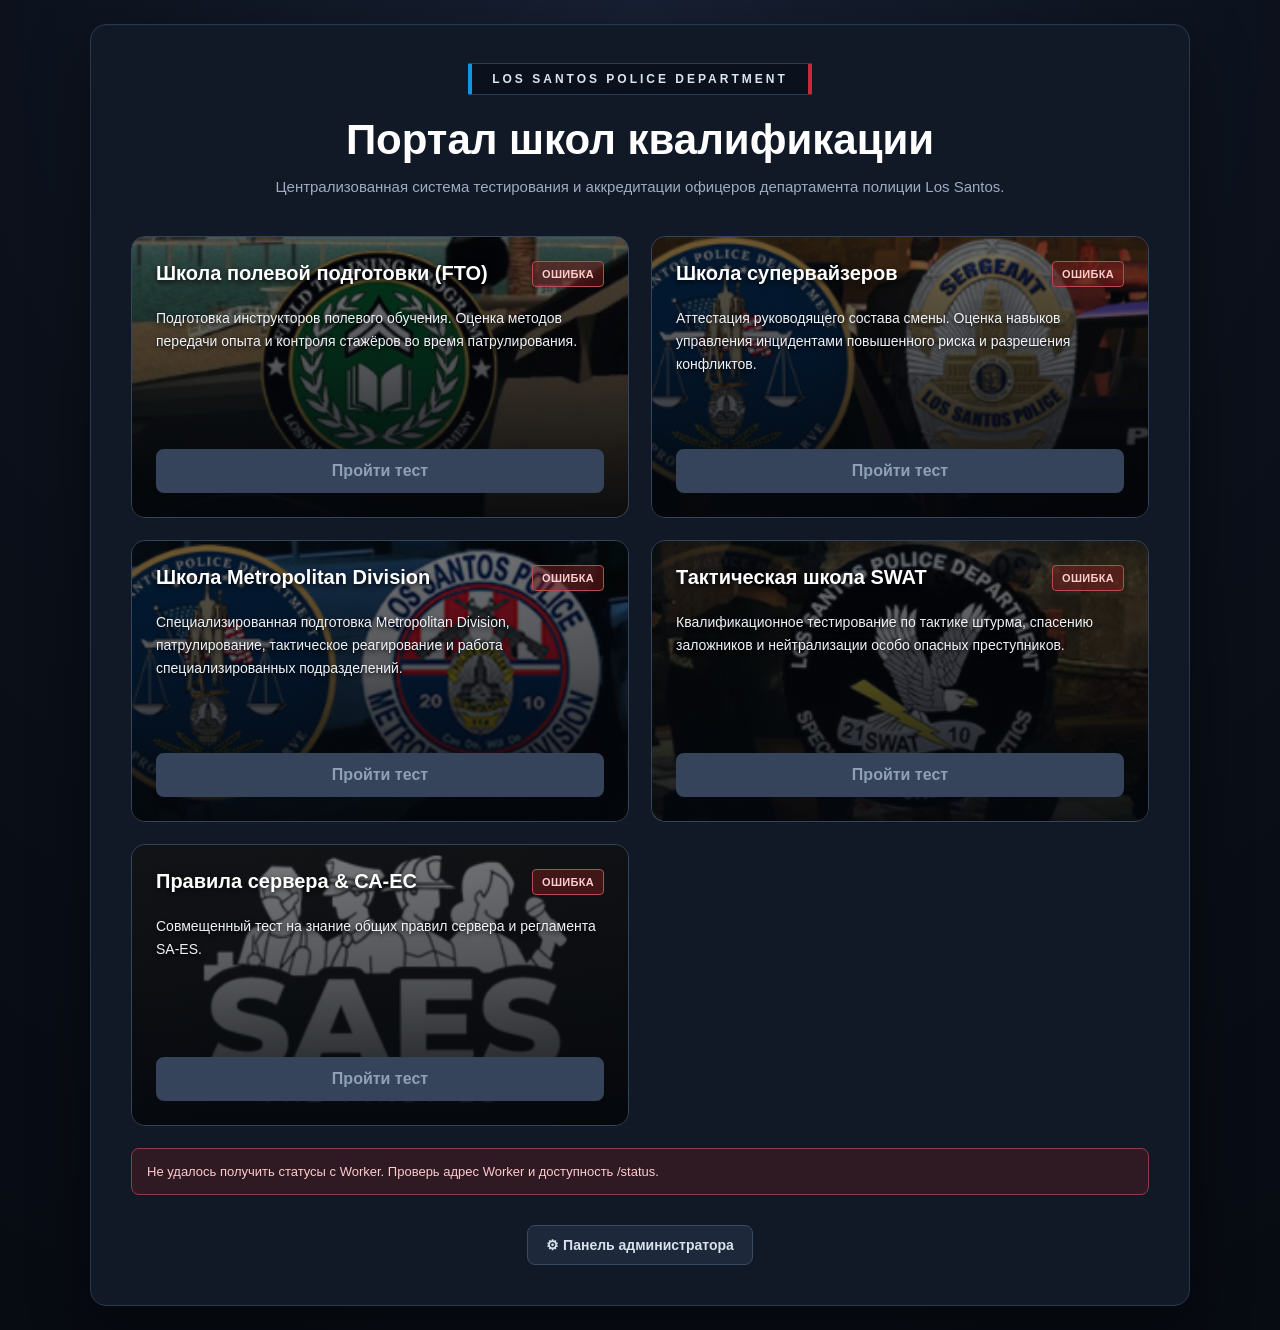
==== commit 827c6e62: "Update index.html" ====
--- a/index.html
+++ b/index.html
@@ -55,56 +55,24 @@
            CRUISER
         ========================= */
 
-        .cruiser-lane {
+        .cruiser {
             position: fixed;
             left: 0;
-            right: 0;
-            bottom: 0;
-            height: 110px;
-
-            overflow: hidden;
+            top: 0;
+
+            width: 200px;
+            height: auto;
+
+            visibility: hidden;
             pointer-events: none;
-            z-index: 0;
-        }
-
-        .cruiser-track {
-            position: absolute;
-            left: 0;
-            bottom: 4px;
-
-            animation: cruiser-drive 28s linear infinite;
-        }
-
-        .cruiser {
-            display: block;
-            width: 220px;
-            height: auto;
-
-            animation: cruiser-flip 28s steps(1, end) infinite;
-        }
-
-        /* едет вправо, пауза за экраном, едет влево, пауза */
-        @keyframes cruiser-drive {
-            0%   { transform: translateX(-300px); }
-            45%  { transform: translateX(100vw); }
-            50%  { transform: translateX(100vw); }
-            95%  { transform: translateX(-300px); }
-            100% { transform: translateX(-300px); }
-        }
-
-        /* разворот происходит, пока машина за экраном */
-        @keyframes cruiser-flip {
-            0%   { transform: scaleX(1); }
-            50%  { transform: scaleX(-1); }
+            user-select: none;
+
+            z-index: 50;
+            will-change: transform;
         }
 
         @media (prefers-reduced-motion: reduce) {
-            .cruiser-track,
             .cruiser {
-                animation: none;
-            }
-
-            .cruiser-lane {
                 display: none;
             }
         }
@@ -746,7 +714,7 @@
             }
 
             .cruiser {
-                width: 150px;
+                width: 140px;
             }
         }
     </style>
@@ -754,12 +722,8 @@
 
 <body>
 
-<!-- CRUISER (фон) -->
-<div class="cruiser-lane" aria-hidden="true">
-    <div class="cruiser-track">
-        <img class="cruiser" src="img/cruiser.gif" alt="">
-    </div>
-</div>
+<!-- CRUISER -->
+<img class="cruiser" id="cruiser" src="img/cruiser.gif" alt="" aria-hidden="true">
 
 <div class="page">
 
@@ -1627,6 +1591,140 @@
 
 
     /* =========================================================
+       CRUISER: катается по всему экрану (вправо/влево, вверх/вниз)
+    ========================================================= */
+
+    (function () {
+
+        const car = document.getElementById("cruiser");
+
+        if (!car) return;
+
+        const reduce =
+            window.matchMedia &&
+            window.matchMedia("(prefers-reduced-motion: reduce)").matches;
+
+        if (reduce) return;
+
+        const SPEED = 130;                          /* px в секунду */
+        const MAX_TILT = 38 * Math.PI / 180;        /* максимальный наклон */
+
+        let w = 0, h = 0, vw = 0, vh = 0;
+        let x = 0, y = 0, tx = 0, ty = 0;
+        let flip = 1, angle = 0, last = 0;
+
+
+        function measure() {
+
+            w = car.offsetWidth;
+
+            h = car.naturalWidth
+                ? w * car.naturalHeight / car.naturalWidth
+                : w * 0.55;
+
+            vw = window.innerWidth;
+            vh = window.innerHeight;
+        }
+
+
+        function pickTarget() {
+
+            const minX = -w * 0.6;
+            const maxX = vw + w * 0.6;
+
+            const goRight = x < vw / 2;
+
+            const lo = goRight ? vw * 0.5 : minX;
+            const hi = goRight ? maxX : vw * 0.5;
+
+            tx = lo + Math.random() * (hi - lo);
+
+            if (Math.abs(tx - x) < 250) {
+                tx = goRight
+                    ? Math.min(maxX, x + 250)
+                    : Math.max(minX, x - 250);
+            }
+
+            const dx = Math.abs(tx - x);
+            const maxDy = dx * Math.tan(MAX_TILT);
+
+            const minY = h / 2 + 10;
+            const maxY = Math.max(minY, vh - h / 2 - 10);
+
+            const yLo = Math.max(minY, y - maxDy);
+            const yHi = Math.min(maxY, y + maxDy);
+
+            ty = yLo + Math.random() * Math.max(0, yHi - yLo);
+        }
+
+
+        function frame(t) {
+
+            const dt = Math.min((t - last) / 1000, 0.05);
+            last = t;
+
+            const dx = tx - x;
+            const dy = ty - y;
+            const dist = Math.hypot(dx, dy);
+
+            if (dist < 6) {
+
+                pickTarget();
+
+            } else {
+
+                const step = Math.min(SPEED * dt, dist);
+
+                x += dx / dist * step;
+                y += dy / dist * step;
+
+                flip = dx >= 0 ? 1 : -1;
+
+                const target =
+                    flip * Math.atan2(dy, Math.abs(dx)) * 180 / Math.PI;
+
+                angle += (target - angle) * Math.min(1, dt * 4);
+            }
+
+            car.style.transform =
+                "translate(" + (x - w / 2) + "px," + (y - h / 2) + "px) " +
+                "rotate(" + angle + "deg) " +
+                "scaleX(" + flip + ")";
+
+            requestAnimationFrame(frame);
+        }
+
+
+        function start() {
+
+            measure();
+
+            x = -w;
+            y = vh - h;
+
+            pickTarget();
+
+            car.style.visibility = "visible";
+
+            requestAnimationFrame(function (t) {
+                last = t;
+                frame(t);
+            });
+        }
+
+
+        window.addEventListener("resize", measure);
+
+        if (car.complete && car.naturalWidth) {
+            start();
+        } else {
+            car.addEventListener("load", start, { once: true });
+        }
+
+    })();
+
+
+    /* =========================================================
        INITIAL LOAD
     ========================================================= */
 
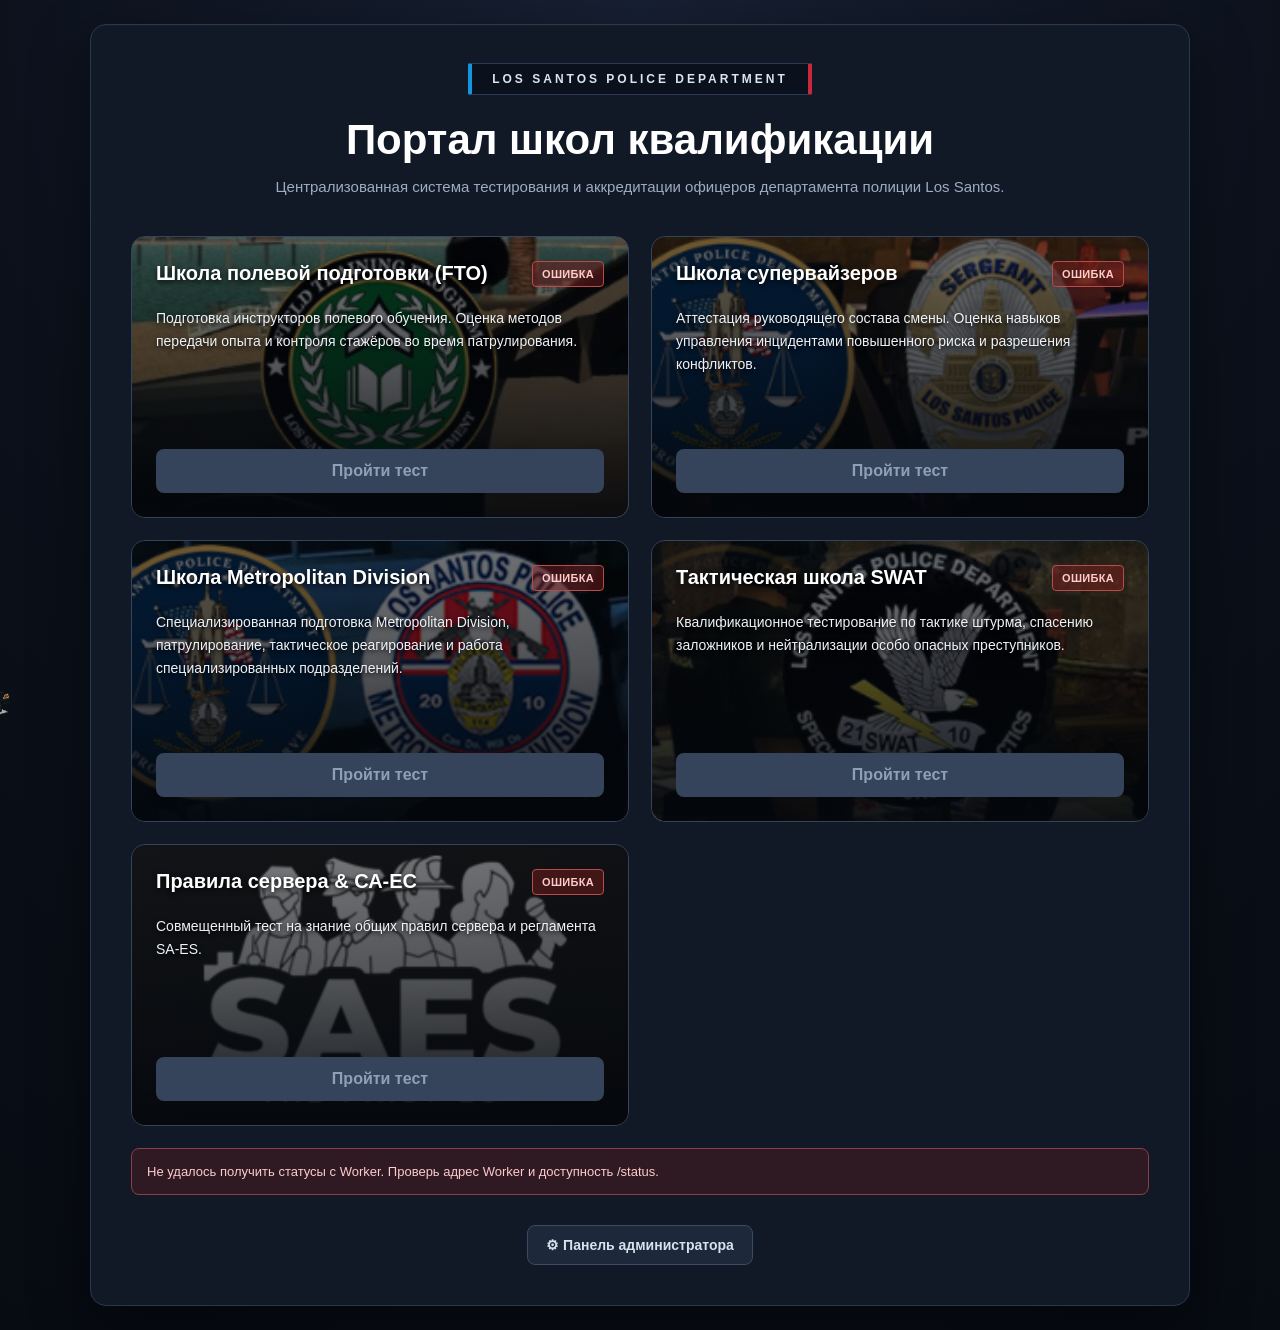
==== commit 60e93845: "Update index.html" ====
--- a/index.html
+++ b/index.html
@@ -1591,14 +1591,15 @@
 
 
     /* =========================================================
-       CRUISER: катается по всему экрану (вправо/влево, вверх/вниз)
+       CRUISERS: две машины катаются по всему экрану
+       (вправо/влево, вверх/вниз, с наклоном и разворотами)
     ========================================================= */
 
     (function () {
 
-        const car = document.getElementById("cruiser");
-
-        if (!car) return;
+        const first = document.getElementById("cruiser");
+
+        if (!first) return;
 
         const reduce =
             window.matchMedia &&
@@ -1606,105 +1607,156 @@
 
         if (reduce) return;
 
-        const SPEED = 130;                          /* px в секунду */
-        const MAX_TILT = 38 * Math.PI / 180;        /* максимальный наклон */
-
-        let w = 0, h = 0, vw = 0, vh = 0;
-        let x = 0, y = 0, tx = 0, ty = 0;
-        let flip = 1, angle = 0, last = 0;
-
-
-        function measure() {
-
-            w = car.offsetWidth;
-
-            h = car.naturalWidth
-                ? w * car.naturalHeight / car.naturalWidth
-                : w * 0.55;
+        const MIN_RUN = 220;      /* минимальная горизонтальная дистанция */
+        const MAX_SLOPE = 2.0;    /* |dy| <= |dx| * 2  (~63° наклона) */
+
+        const cars = [];
+
+        let vw = window.innerWidth;
+        let vh = window.innerHeight;
+
+
+        function measure(c) {
+
+            c.w = c.el.offsetWidth;
+
+            c.h = c.el.naturalWidth
+                ? c.w * c.el.naturalHeight / c.el.naturalWidth
+                : c.w * 0.55;
+        }
+
+
+        function measureAll() {
 
             vw = window.innerWidth;
             vh = window.innerHeight;
-        }
-
-
-        function pickTarget() {
-
-            const minX = -w * 0.6;
-            const maxX = vw + w * 0.6;
-
-            const goRight = x < vw / 2;
-
-            const lo = goRight ? vw * 0.5 : minX;
-            const hi = goRight ? maxX : vw * 0.5;
-
-            tx = lo + Math.random() * (hi - lo);
-
-            if (Math.abs(tx - x) < 250) {
-                tx = goRight
-                    ? Math.min(maxX, x + 250)
-                    : Math.max(minX, x - 250);
-            }
-
-            const dx = Math.abs(tx - x);
-            const maxDy = dx * Math.tan(MAX_TILT);
-
-            const minY = h / 2 + 10;
-            const maxY = Math.max(minY, vh - h / 2 - 10);
-
-            const yLo = Math.max(minY, y - maxDy);
-            const yHi = Math.min(maxY, y + maxDy);
-
-            ty = yLo + Math.random() * Math.max(0, yHi - yLo);
-        }
-
+
+            cars.forEach(measure);
+        }
+
+
+        function pickTarget(c) {
+
+            const minX = -c.w * 0.5;
+            const maxX = vw + c.w * 0.5;
+
+            const minY = c.h / 2 + 8;
+            const maxY = Math.max(minY, vh - c.h / 2 - 8);
+
+            for (let i = 0; i < 30; i++) {
+
+                const nx = minX + Math.random() * (maxX - minX);
+                const ny = minY + Math.random() * (maxY - minY);
+
+                const dx = Math.abs(nx - c.x);
+                const dy = Math.abs(ny - c.y);
+
+                if (dx >= MIN_RUN && dy <= dx * MAX_SLOPE) {
+                    c.tx = nx;
+                    c.ty = ny;
+                    return;
+                }
+            }
+
+            /* запасной вариант: на другую сторону экрана */
+
+            c.tx = c.x < vw / 2 ? vw - c.w : c.w;
+            c.ty = minY + Math.random() * (maxY - minY);
+        }
+
+
+        function update(c, dt) {
+
+            const dx = c.tx - c.x;
+            const dy = c.ty - c.y;
+            const dist = Math.hypot(dx, dy);
+
+            if (dist < 6) {
+
+                pickTarget(c);
+
+            } else {
+
+                const step = Math.min(c.speed * dt, dist);
+
+                c.x += dx / dist * step;
+                c.y += dy / dist * step;
+
+                c.flip = dx >= 0 ? 1 : -1;
+
+                const target =
+                    c.flip * Math.atan2(dy, Math.abs(dx)) * 180 / Math.PI;
+
+                c.angle += (target - c.angle) * Math.min(1, dt * 4);
+            }
+
+            c.el.style.transform =
+                "translate(" + (c.x - c.w / 2) + "px," + (c.y - c.h / 2) + "px) " +
+                "rotate(" + c.angle + "deg) " +
+                "scaleX(" + c.flip + ")";
+        }
+
+
+        let last = 0;
 
         function frame(t) {
 
             const dt = Math.min((t - last) / 1000, 0.05);
             last = t;
 
-            const dx = tx - x;
-            const dy = ty - y;
-            const dist = Math.hypot(dx, dy);
-
-            if (dist < 6) {
-
-                pickTarget();
-
-            } else {
-
-                const step = Math.min(SPEED * dt, dist);
-
-                x += dx / dist * step;
-                y += dy / dist * step;
-
-                flip = dx >= 0 ? 1 : -1;
-
-                const target =
-                    flip * Math.atan2(dy, Math.abs(dx)) * 180 / Math.PI;
-
-                angle += (target - angle) * Math.min(1, dt * 4);
-            }
-
-            car.style.transform =
-                "translate(" + (x - w / 2) + "px," + (y - h / 2) + "px) " +
-                "rotate(" + angle + "deg) " +
-                "scaleX(" + flip + ")";
+            for (const c of cars) {
+                update(c, dt);
+            }
 
             requestAnimationFrame(frame);
         }
 
 
+        function addCar(el, speed, fromRight, yRatio) {
+
+            const c = {
+                el: el,
+                speed: speed,
+                x: 0,
+                y: 0,
+                tx: 0,
+                ty: 0,
+                w: 0,
+                h: 0,
+                flip: fromRight ? -1 : 1,
+                angle: 0
+            };
+
+            cars.push(c);
+
+            measure(c);
+
+            c.x = fromRight ? vw + c.w : -c.w;
+            c.y = vh * yRatio;
+
+            pickTarget(c);
+            update(c, 0);
+
+            el.style.visibility = "visible";
+
+            return c;
+        }
+
+
         function start() {
 
-            measure();
-
-            x = -w;
-            y = vh - h;
-
-            pickTarget();
-
-            car.style.visibility = "visible";
+            const second = first.cloneNode();
+
+            second.id = "cruiser2";
+            document.body.appendChild(second);
+
+            vw = window.innerWidth;
+            vh = window.innerHeight;
+
+            addCar(first, 130, false, 0.8);
+            addCar(second, 105, true, 0.2);
+
+            second.addEventListener("load", measureAll);
 
             requestAnimationFrame(function (t) {
                 last = t;
@@ -1713,12 +1765,12 @@
         }
 
 
-        window.addEventListener("resize", measure);
-
-        if (car.complete && car.naturalWidth) {
+        window.addEventListener("resize", measureAll);
+
+        if (first.complete && first.naturalWidth) {
             start();
         } else {
-            car.addEventListener("load", start, { once: true });
+            first.addEventListener("load", start, { once: true });
         }
 
     })();
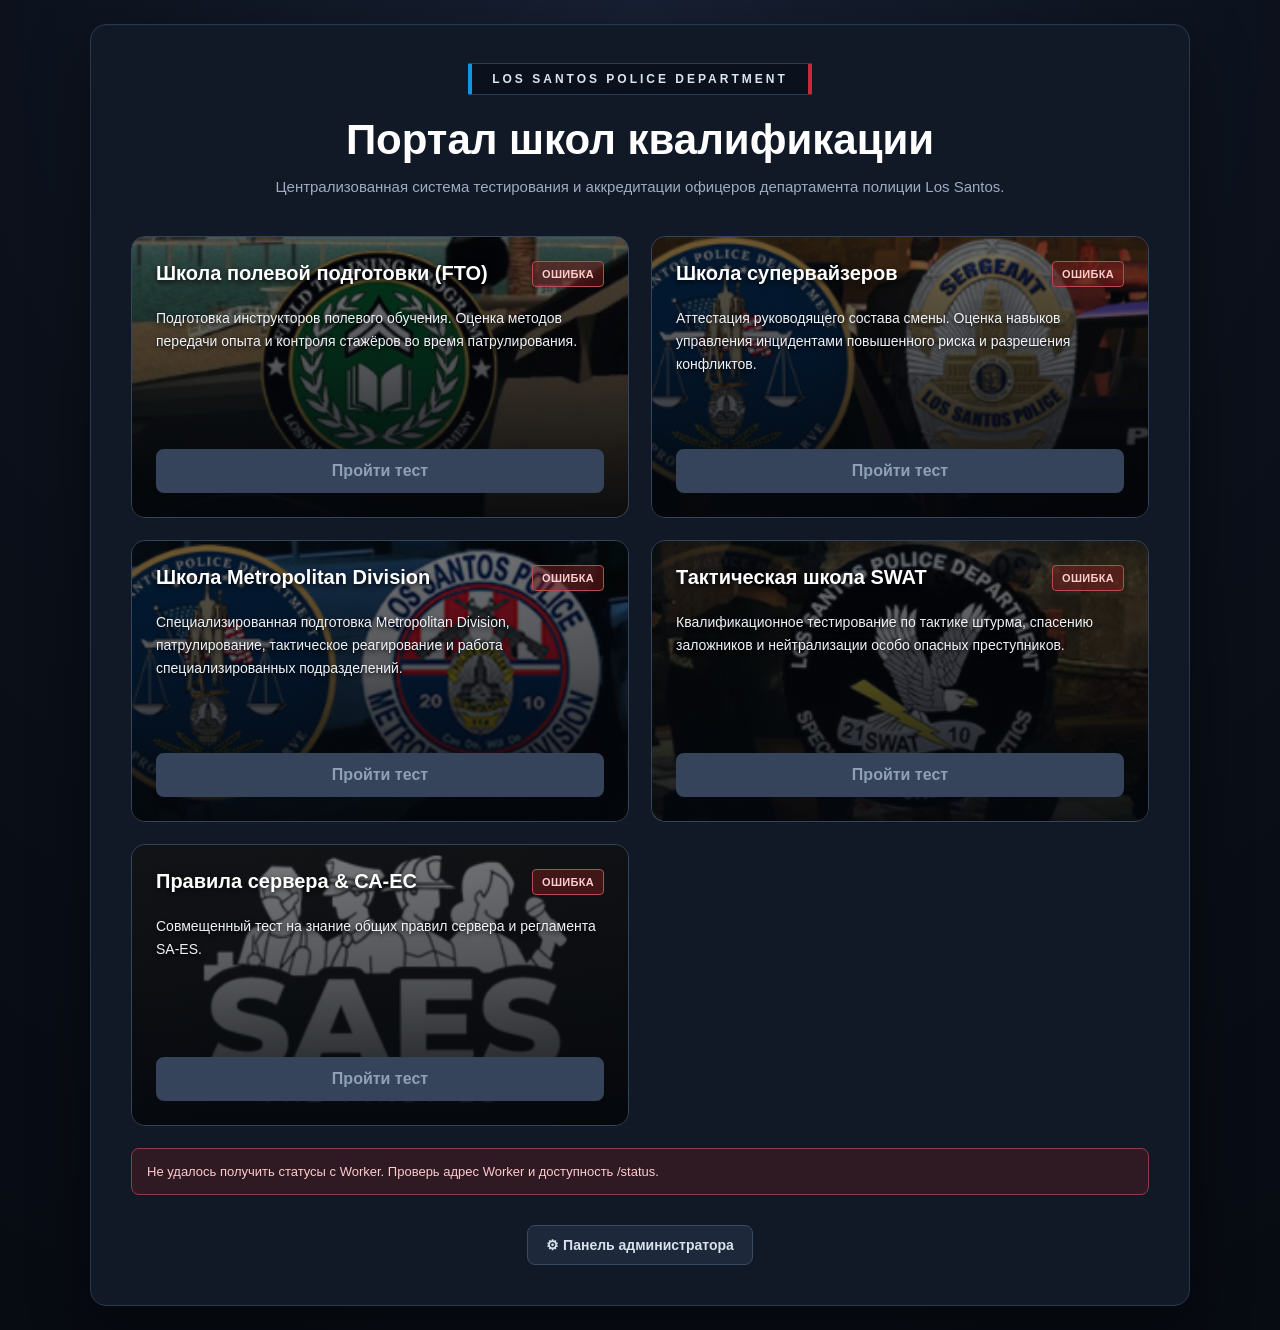
==== commit 0d8b5780: "Update index.html" ====
--- a/index.html
+++ b/index.html
@@ -64,8 +64,10 @@
             height: auto;
 
             visibility: hidden;
-            pointer-events: none;
+            pointer-events: auto;
+            cursor: pointer;
             user-select: none;
+            -webkit-user-drag: none;
 
             z-index: 50;
             will-change: transform;
@@ -1729,6 +1731,18 @@
 
             cars.push(c);
 
+            /* клик по машине — она удаляется */
+            el.addEventListener("click", function () {
+
+                const i = cars.indexOf(c);
+
+                if (i !== -1) {
+                    cars.splice(i, 1);
+                }
+
+                el.remove();
+            });
+
             measure(c);
 
             c.x = fromRight ? vw + c.w : -c.w;
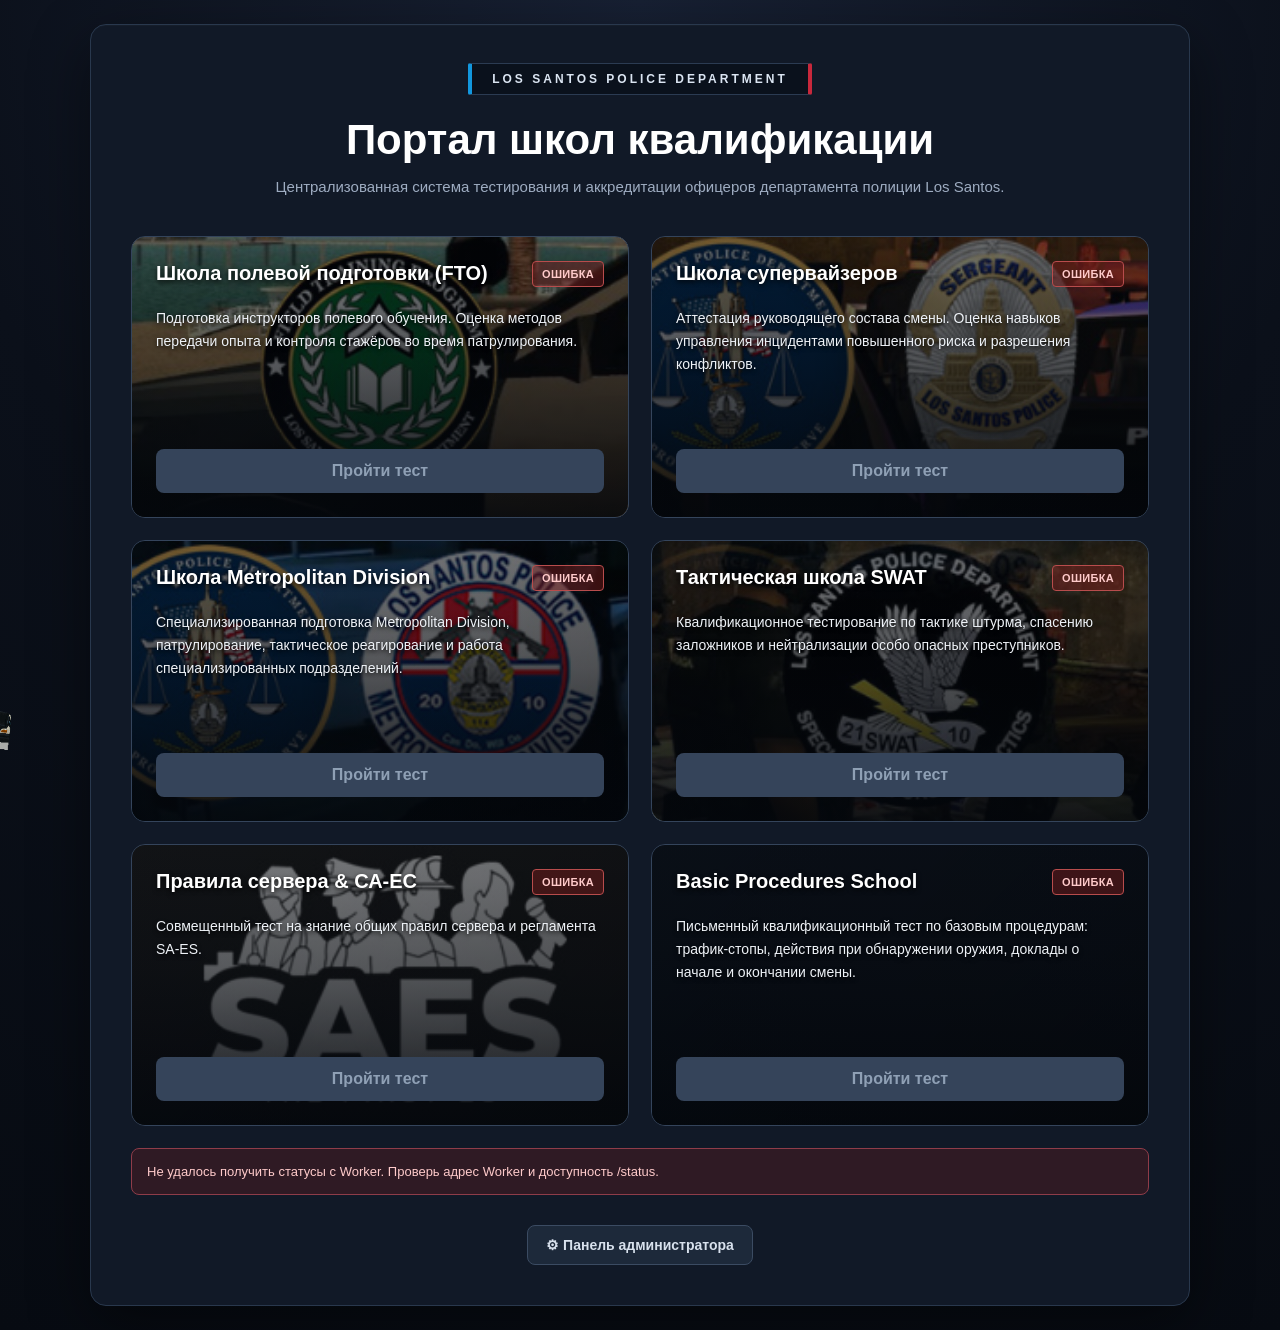
==== commit 4a8f8803: "Update index.html" ====
--- a/index.html
+++ b/index.html
@@ -328,6 +328,10 @@
 
         .school-saes {
             background-image: url("img/saes.jpg");
+        }
+
+        .school-basic {
+            background-image: url("img/basic.jpg");
         }
 
         /* =========================
@@ -853,6 +857,28 @@
             </div>
         </article>
 
+        <!-- BASIC -->
+        <article class="school school-basic">
+            <div class="school-content">
+                <div class="school-top">
+                    <h2>Basic Procedures School</h2>
+                    <span class="status loading" id="status-basic">ЗАГРУЗКА</span>
+                </div>
+                <p class="description">
+                    Письменный квалификационный тест по базовым процедурам: трафик-стопы, действия при обнаружении оружия, доклады о начале и окончании смены.
+                </p>
+                <button
+                    class="test-button"
+                    id="button-basic"
+                    type="button"
+                    disabled
+                    onclick="openSchool('basicschool.html')"
+                >
+                    Пройти тест
+                </button>
+            </div>
+        </article>
+
     </main>
 
     <div id="global-error" class="global-error"></div>
@@ -976,6 +1002,17 @@
                 </label>
             </div>
 
+            <div class="school-control">
+                <div>
+                    <div class="control-name">Basic</div>
+                    <div class="control-description">Basic Procedures School</div>
+                </div>
+                <label class="switch">
+                    <input type="checkbox" id="admin-basic">
+                    <span class="slider"></span>
+                </label>
+            </div>
+
             <div class="admin-actions">
                 <button id="save-button" class="modal-button save-button" type="button" onclick="saveStatuses()">
                     Сохранить
@@ -1041,6 +1078,12 @@
             button: "button-saes",
             status: "status-saes",
             page: "saesschool.html"
+        },
+
+        basic: {
+            button: "button-basic",
+            status: "status-basic",
+            page: "basicschool.html"
         }
 
     };
@@ -1423,6 +1466,7 @@
         document.getElementById("admin-metro").checked = statuses.metro === true;
         document.getElementById("admin-swat").checked = statuses.swat === true;
         document.getElementById("admin-saes").checked = statuses.saes === true;
+        document.getElementById("admin-basic").checked = statuses.basic === true;
     }
 
 
@@ -1450,7 +1494,8 @@
             supervisor: document.getElementById("admin-supervisor").checked,
             metro: document.getElementById("admin-metro").checked,
             swat: document.getElementById("admin-swat").checked,
-            saes: document.getElementById("admin-saes").checked
+            saes: document.getElementById("admin-saes").checked,
+            basic: document.getElementById("admin-basic").checked
         };
 
         saveButton.disabled = true;
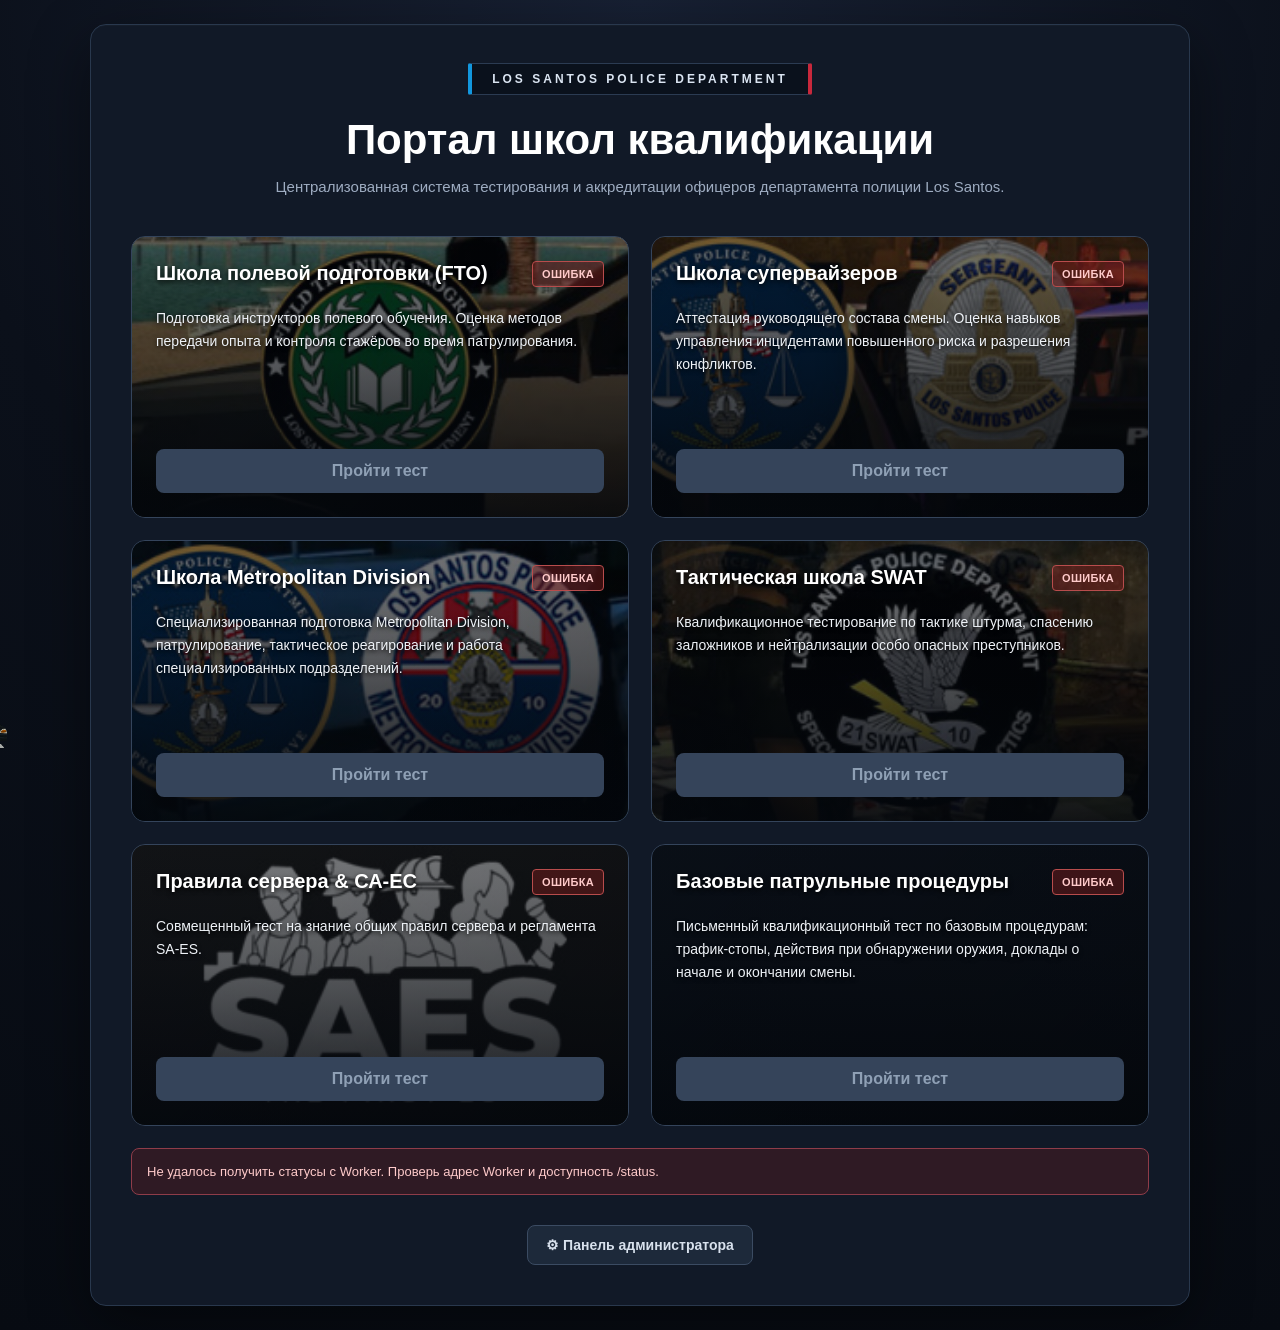
==== commit 17fad3f4: "Update index.html" ====
--- a/index.html
+++ b/index.html
@@ -861,7 +861,7 @@
         <article class="school school-basic">
             <div class="school-content">
                 <div class="school-top">
-                    <h2>Basic Procedures School</h2>
+                    <h2>Базовые патрульные процедуры</h2>
                     <span class="status loading" id="status-basic">ЗАГРУЗКА</span>
                 </div>
                 <p class="description">
